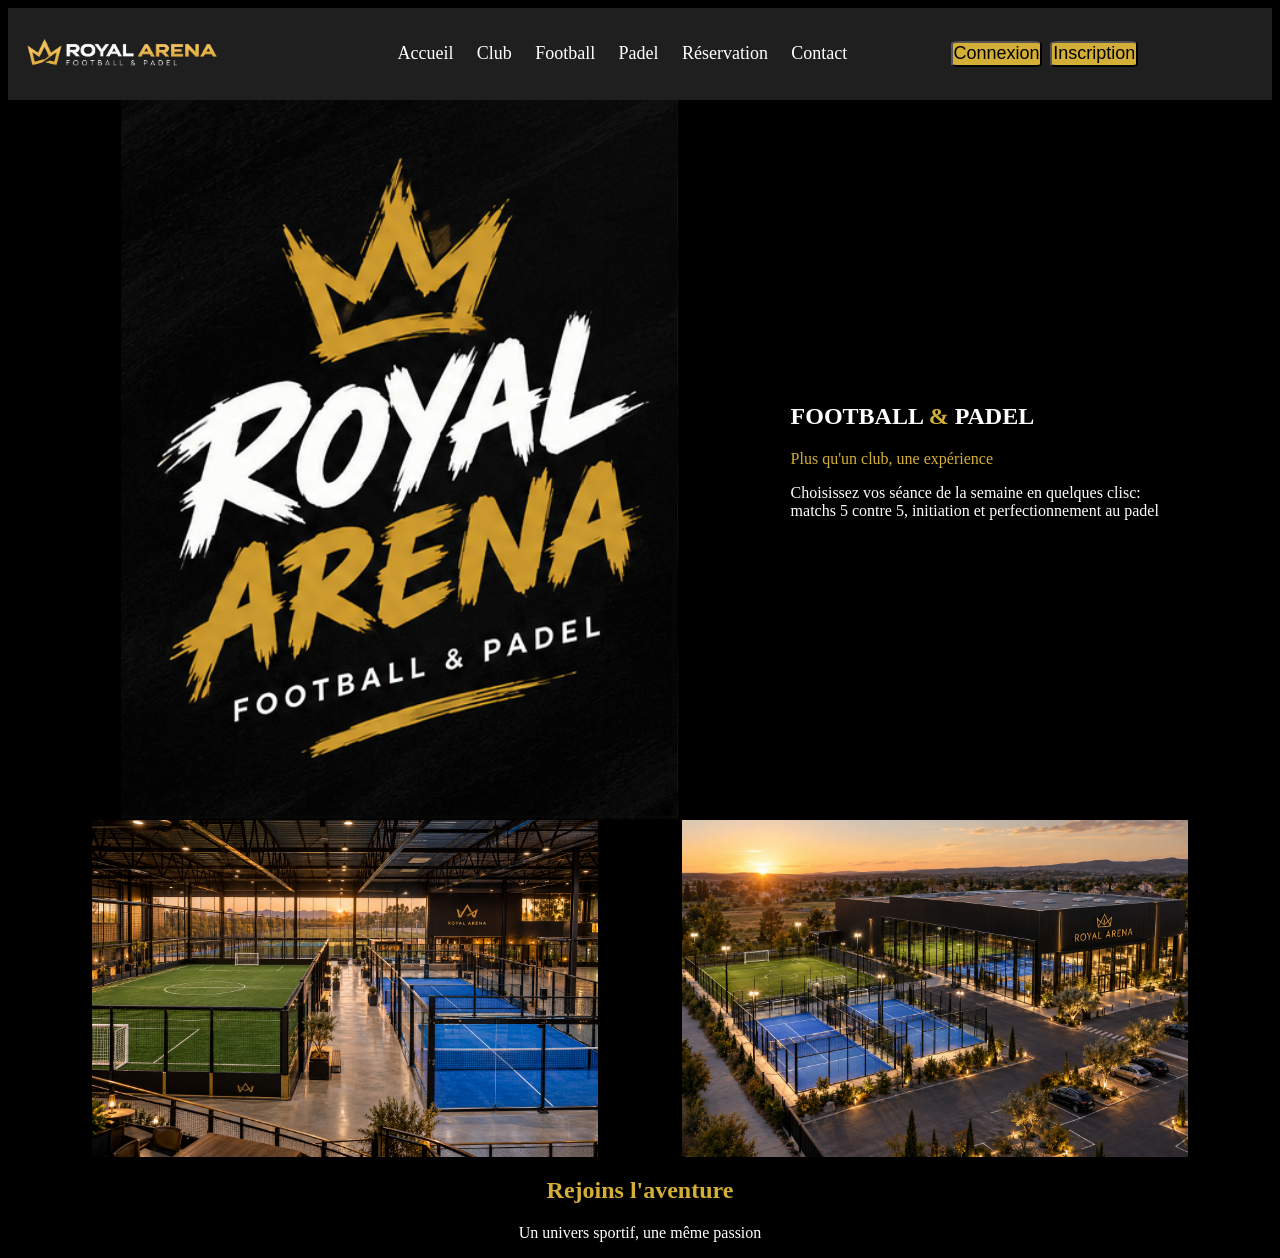
==== View/Html/accueil.html @ e9998e85 "first commit" ====
<html lang="fr">
<head>
    <meta charset="UTF-8">
    <meta name="viewport" content="width=device-width, initial-scale=1.0">
    <title>Royal Arena</title>
    <link rel="icon" type="image/png" href="./Image/favicon_royal_arena.png">
    <link rel="stylesheet" href="../Style/accueil.css">
</head>
<body>
    <header class="navbar">
        <div class="navbarlogo">
                <img src="Image/Logo_Royal_Arena_navbar.png" id="logonavbar">
        </div>
        <nav class="navbarlist">
                <div class="list1">
                    <a href="#accueil">Accueil</a>
                     <a href="#club">Club</a>
                    <a href="">Football</a>
                    <a href="">Padel</a>
                    <a href="">Réservation</a>
                    <a href="">Contact</a>
                </div>
                <div class="list2">
                    <a href="connexion.html"> <button>Connexion</button></a>
                    <a href=""> <button>Inscription</button></a>
                </div>

        </nav>
    </header>
    <main class="content">
        <section id="accueil">
            <div>
                <img src="Image/logo-royal-arena.png" id="logo1">
            </div>
           
            <div class=discréption>
                <h1>FOOTBALL <SPan style="color: #D4AF37;">&</SPan> PADEL</h1>
            <p style="color: #D4AF37;">Plus qu'un club, une expérience</p>
            <p>Choisissez vos séance de la semaine en quelques clisc: <br> matchs 5 contre 5, initiation et perfectionnement au padel </p>
            </div>

        </section>
        <secton >
           <div id="club">
            <img src="Image/Royal_Arena_clubint.png" alt="">
            <img src="Image/Royal_Arena_clubex.png" alt="">
           </div> 
           <div class="disclub">
            <h2 style="color: #D4AF37;">Rejoins l'aventure</h2>
            <p> Un univers sportif, une même passion</p>
           </div>
        </secton>
        <section id="Foot">

        </section>
        <section id="Padel">

        </section>

    </main>
</body>
</html>
---- View/Style/accueil.css ----
body{
    background-color: #000000;
    color: white;
}
a{
    text-decoration: none;
color: white;
}
.navbar{
    display: flex;
    padding: 1%;
    position: sticky;
    top: 0;           
    z-index: 100;  
    background: #1F1F1F;

}
.navbarlogo{
  display: flex;
    align-items: center;
    width: 30%;
    gap: 10%;
}
#logonavbar{
  width: 100%;
    max-width: 200px;
    height: auto
}
.navbarlist{
    display: flex;
    justify-content: space-between;
    gap: 10%;
    align-items: center;
    width: 60%;
}
.list1{
width: 35%;
display: flex;
justify-content: space-between;
gap: 5%;
}
.list2{
width: 25%;
display: flex;
justify-content: space-between;
}
.list2 button{
    background-color: #d4af37;
    border-radius:10%;
    font-size: large;
     margin-left:1% ;
    margin-right: 1%;
    padding: 1%;

}
.list1 a {
    font-size: large;
    padding: 1%;
    margin-left:1% ;
    margin-right: 1%;
}
#accueil{
    display: flex;
    justify-content: space-evenly;
    align-items: center;
}
.discréption{
    display: block;
}
#logo1{
    height: 80vh;
}
#club{
    display: flex;
    justify-content: space-evenly;
    align-items: center;
}
#club img{
    width: 40%;
    height: auto;
}
.disclub{
    text-align: center;
}
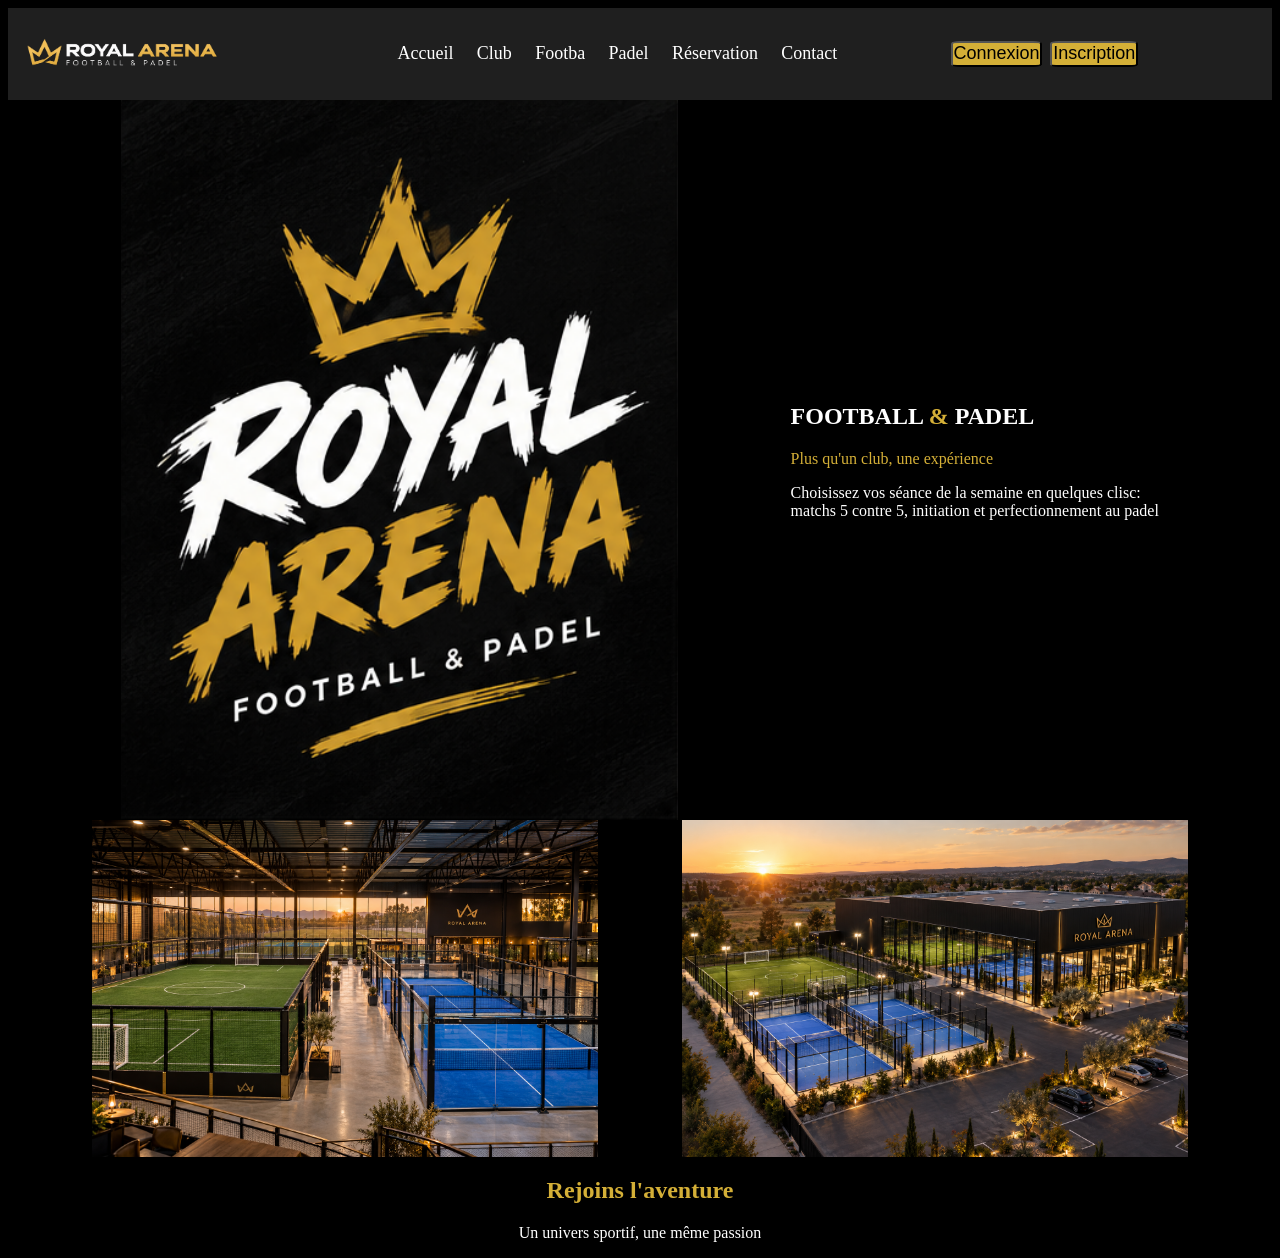
==== commit f2b5e419: "modification nav" ====
--- a/View/Html/accueil.html
+++ b/View/Html/accueil.html
@@ -15,7 +15,7 @@
                 <div class="list1">
                     <a href="#accueil">Accueil</a>
                      <a href="#club">Club</a>
-                    <a href="">Football</a>
+                    <a href="">Footba</a>
                     <a href="">Padel</a>
                     <a href="">Réservation</a>
                     <a href="">Contact</a>
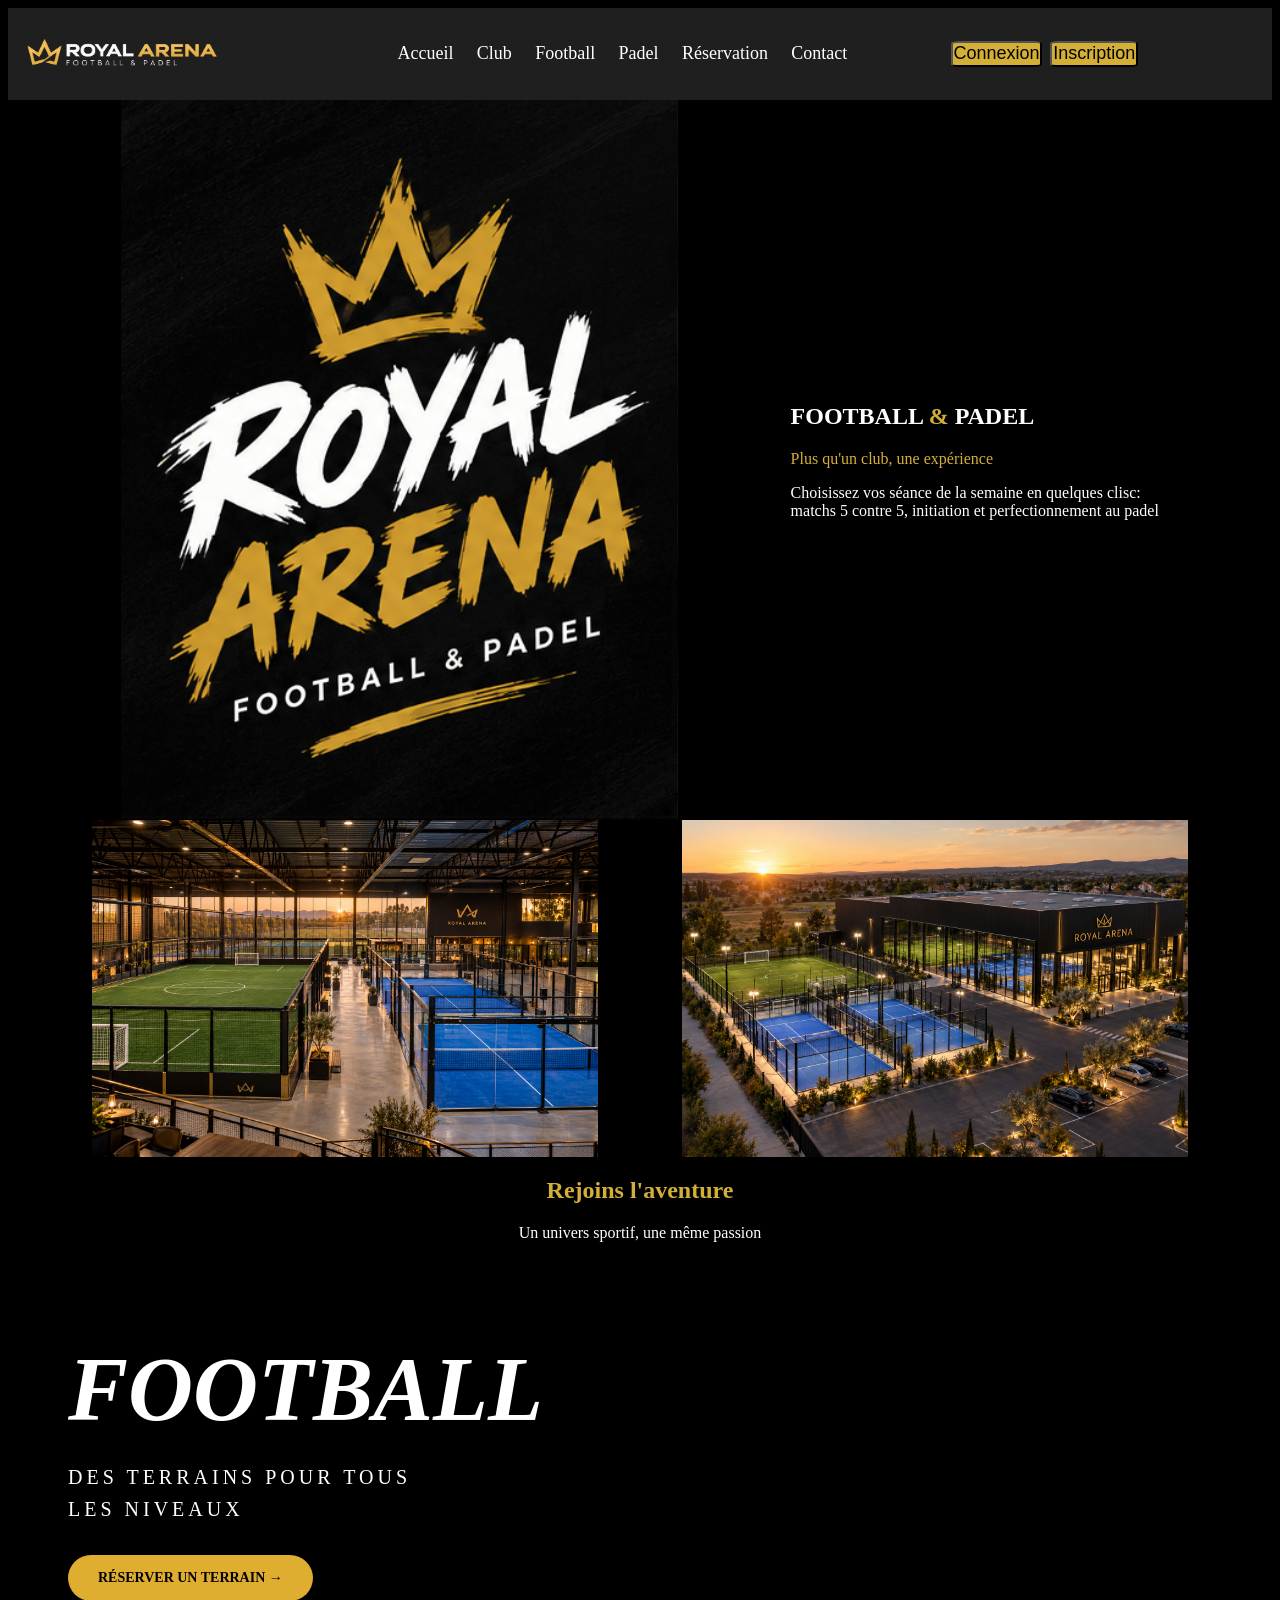
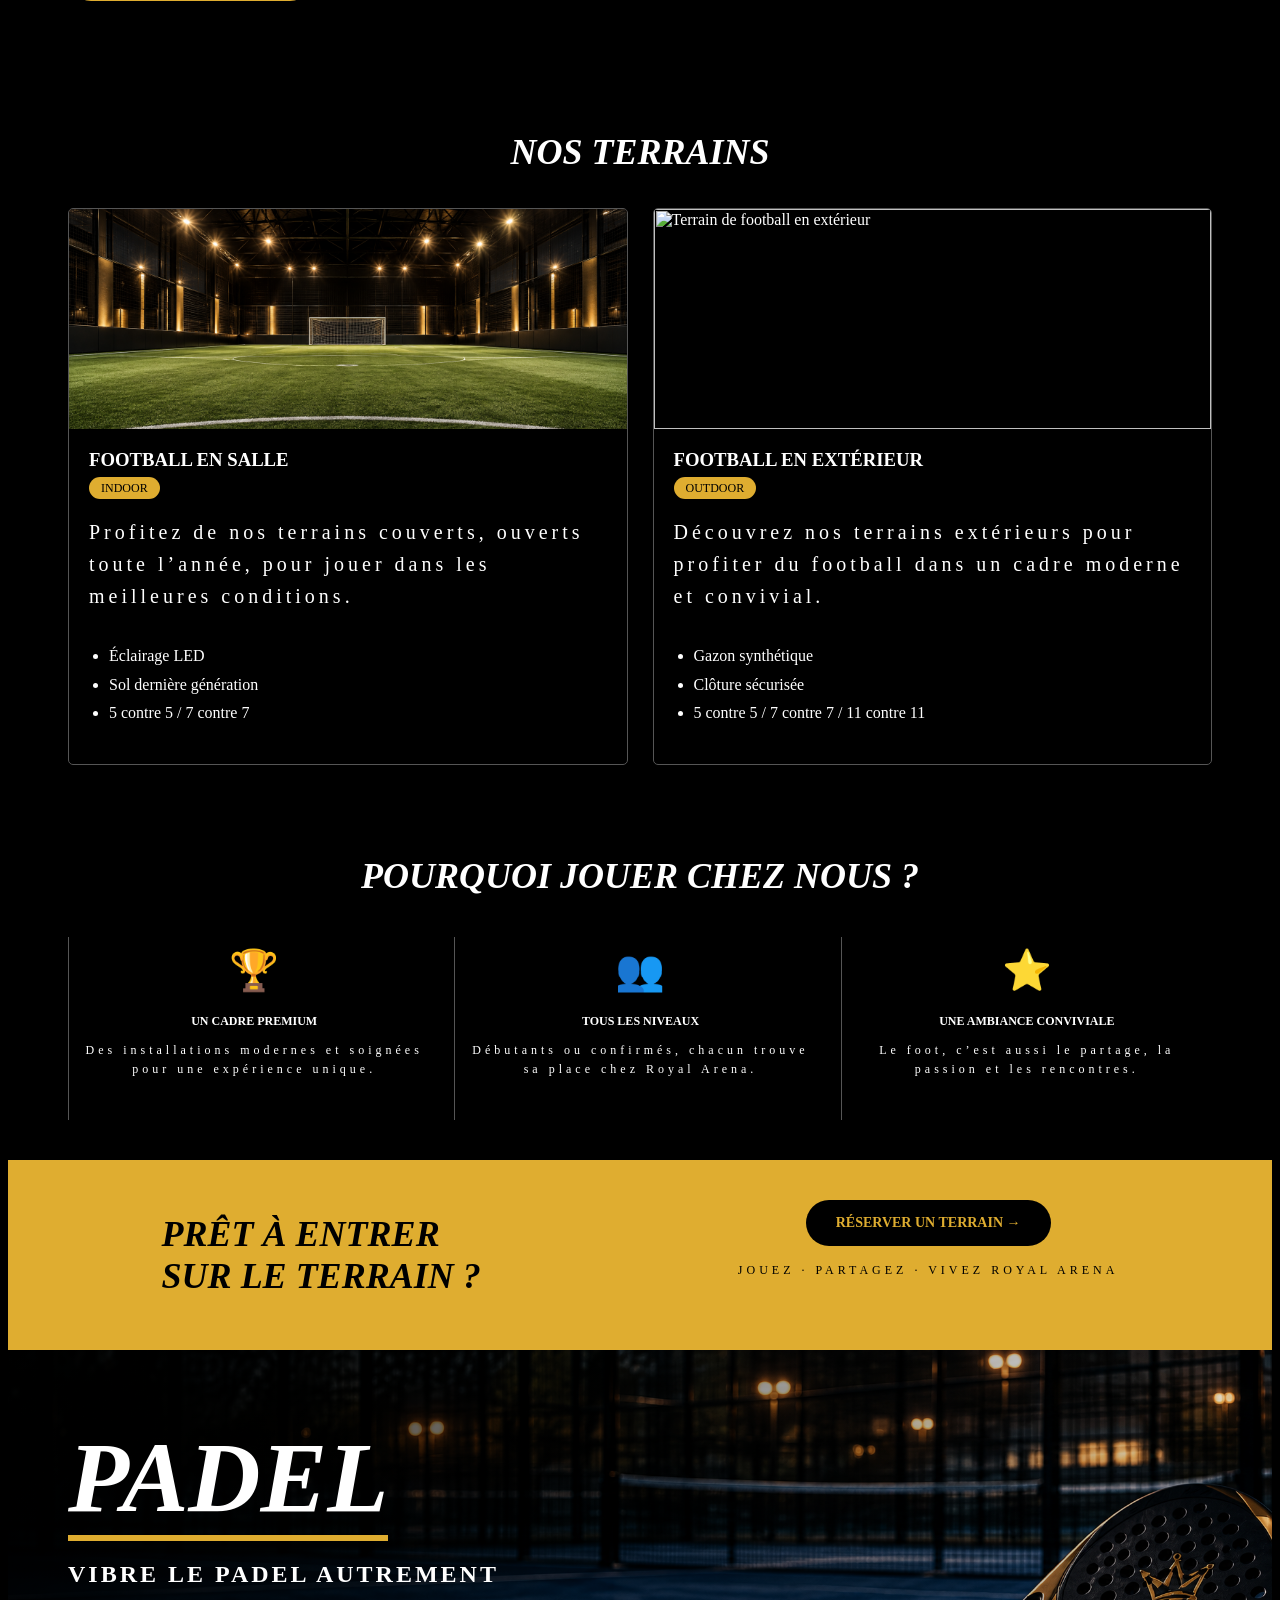
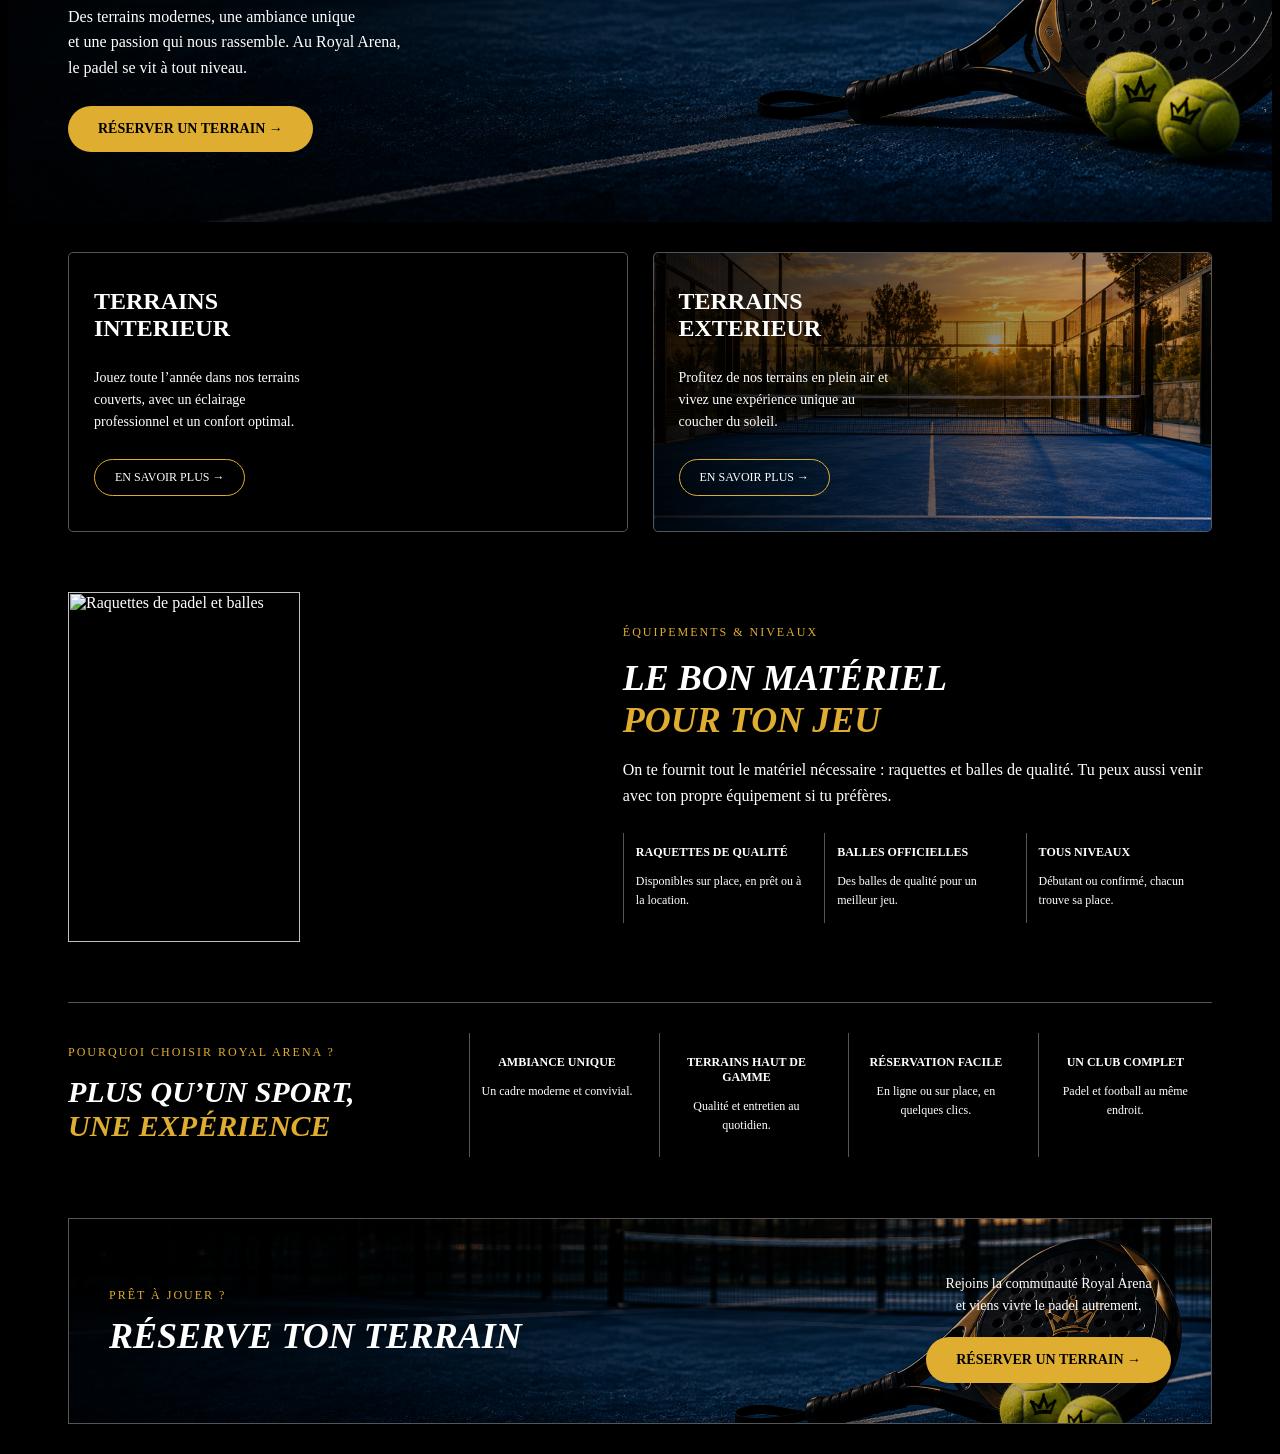
==== commit 718eb4d7: "rajout foot & padel" ====
--- a/View/Html/accueil.html
+++ b/View/Html/accueil.html
@@ -15,7 +15,7 @@
                 <div class="list1">
                     <a href="#accueil">Accueil</a>
                      <a href="#club">Club</a>
-                    <a href="">Footba</a>
+                    <a href="">Football</a>
                     <a href="">Padel</a>
                     <a href="">Réservation</a>
                     <a href="">Contact</a>
@@ -50,12 +50,228 @@
             <p> Un univers sportif, une même passion</p>
            </div>
         </secton>
-        <section id="Foot">
-
-        </section>
-        <section id="Padel">
-
-        </section>
+           <section class="football">
+
+    <div class="football2">
+         <h1>FOOTBALL</h1>
+        <p>DES TERRAINS POUR TOUS<br>LES NIVEAUX</p>
+        <a href="reservation.html" class="bouton">Réserver un terrain →</a>
+    </div>
+    
+
+
+        <div class="terrains">
+        <h2>Nos terrains</h2>
+
+        <div class="liste-terrains">
+
+            <article class="carte-terrain">
+            <img src="Image/Arène de football intérieure noire et or-4.png"
+                 alt="Terrain de football en salle">
+
+            <div class="description-terrain">
+                <h3>Football en salle</h3>
+                <span>Indoor</span>
+
+                <p>
+                    Profitez de nos terrains couverts, ouverts toute
+                    l’année, pour jouer dans les meilleures conditions.
+                </p>
+
+                <ul>
+                    <li>Éclairage LED</li>
+                    <li>Sol dernière génération</li>
+                    <li>5 contre 5 / 7 contre 7</li>
+                </ul>
+            </div>
+             </article>
+
+            <article class="carte-terrain">
+                 <img src="Image/Terrain de football doré au crépuscule-2.png"
+                 alt="Terrain de football en extérieur">
+
+                <div class="description-terrain">
+                <h3>Football en extérieur</h3>
+                <span>Outdoor</span>
+
+                <p>
+                    Découvrez nos terrains extérieurs pour profiter
+                    du football dans un cadre moderne et convivial.
+                </p>
+
+                <ul>
+                    <li>Gazon synthétique</li>
+                    <li>Clôture sécurisée</li>
+                    <li>5 contre 5 / 7 contre 7 / 11 contre 11</li>
+                </ul>
+                </div>
+            </article>
+
+        </div>
+         </div>
+        <div class="avantages">
+            <h2>Pourquoi jouer chez nous ?</h2>
+
+        <div class="liste-avantages">
+
+             <article class="avantage">
+                    <span>🏆</span>
+                     <h3>Un cadre premium</h3>
+                    <p>
+                              Des installations modernes et soignées
+                                   pour une expérience unique.
+                     </p>
+             </article>
+
+            <article class="avantage">
+                <span>👥</span>
+                <h3>Tous les niveaux</h3>
+                <p>
+                 Débutants ou confirmés, chacun trouve
+                 sa place chez Royal Arena.
+                </p>
+             </article>
+
+            <article class="avantage">
+                 <span>⭐</span>
+                <h3>Une ambiance conviviale</h3>
+                 <p>
+                     Le foot, c’est aussi le partage,
+                     la passion et les rencontres.
+                 </p>
+            </article>
+        </div>
+
+        
+      
+
+        </div>
+
+      <div class="reservation">
+             <h2>Prêt à entrer<br>sur le terrain ?</h2>
+
+            <div>
+                    <a href="reservation.html" class="bouton-reservation">
+                     Réserver un terrain →
+                    </a>
+                    <p>Jouez · Partagez · Vivez Royal Arena</p>
+            </div>
+      </div>
+</section>
+        <section class="padel">
+            <div class="presentation-padel">
+                    <h1>PADEL</h1>
+                    <h2>Vibre le padel autrement</h2>
+                    <p>
+                        Des terrains modernes, une ambiance unique<br>
+                        et une passion qui nous rassemble. Au Royal Arena,<br>
+                        le padel se vit à tout niveau.
+                    </p>
+                    <a href="reservation.html" class="bouton">
+                    Réserver un terrain →
+                    </a>
+            </div>
+
+            <div class="terrains-padel">
+                    <article class="terrain interieur">
+                          <h2>Terrains<br>interieur</h2>
+                            <p>
+                                Jouez toute l’année dans nos terrains couverts,
+                                avec un éclairage professionnel et un confort optimal.
+                            </p>
+                            <a href="reservation.html" class="bouton-contour">
+                                En savoir plus →
+                            </a>
+                    </article>
+
+                    <article class="terrain exterieur">
+                            <h2>Terrains<br>exterieur</h2>
+                            <p>
+                                Profitez de nos terrains en plein air
+                                et vivez une expérience unique au coucher du soleil.
+                            </p>
+                            <a href="reservation.html" class="bouton-contour">
+                                En savoir plus →
+                            </a>
+                    </article>
+                </div>
+            <div class="materiel">
+                    <img src="Image/Raquettes de padel noires et dorées-2.png"
+                        alt="Raquettes de padel et balles">
+                    <div class="texte-materiel">
+                        <p class="sous-titre">Équipements & niveaux</p>
+                        <h2>Le bon matériel<br><span>pour ton jeu</span></h2>
+                        <p>
+                            On te fournit tout le matériel nécessaire :
+                            raquettes et balles de qualité. Tu peux aussi
+                            venir avec ton propre équipement si tu préfères.
+                        </p>
+                        <div class="liste-equipements">
+                            <article>
+                                <h3>Raquettes de qualité</h3>
+                                <p>Disponibles sur place, en prêt ou à la location.</p>
+                            </article>
+
+                            <article>
+                                <h3>Balles officielles</h3>
+                                <p>Des balles de qualité pour un meilleur jeu.</p>
+                            </article>
+
+                            <article>
+                                <h3>Tous niveaux</h3>
+                                <p>Débutant ou confirmé, chacun trouve sa place.</p>
+                            </article>
+                            </div>
+                            </div>
+            </div>
+
+            <div class="avantages-padel">
+                                <div class="titre-avantages">
+                                    <p class="sous-titre">Pourquoi choisir Royal Arena ?</p>
+                                    <h2>Plus qu’un sport,<br><span>une expérience</span></h2>
+                                </div>
+
+                                <div class="liste-avantages">
+                                    <article>
+                                        <h3>Ambiance unique</h3>
+                                        <p>Un cadre moderne et convivial.</p>
+                                    </article>
+
+                                    <article>
+                                        <h3>Terrains haut de gamme</h3>
+                                        <p>Qualité et entretien au quotidien.</p>
+                                    </article>
+
+                                    <article>
+                                        <h3>Réservation facile</h3>
+                                        <p>En ligne ou sur place, en quelques clics.</p>
+                                    </article>
+
+                                    <article>
+                                        <h3>Un club complet</h3>
+                                        <p>Padel et football au même endroit.</p>
+                                    </article>
+                                </div>
+            </div>
+
+            <div class="banniere-reservation">
+                <div>
+                    <p class="sous-titre">Prêt à jouer ?</p>
+                    <h2>Réserve ton terrain</h2>
+                </div>
+
+                <div class="texte-reservation">
+                    <p>
+                        Rejoins la communauté Royal Arena<br>
+                        et viens vivre le padel autrement.
+                    </p>
+
+                    <a href="reservation.html" class="bouton">
+                        Réserver un terrain →
+                    </a>
+                </div>
+            </div>
+    </section>
 
     </main>
 </body>
--- a/View/Style/accueil.css
+++ b/View/Style/accueil.css
@@ -81,4 +81,471 @@
 }
 .disclub{
     text-align: center;
+}
+
+
+
+
+
+/*style rayan football*/
+.football2 {
+    background-image: linear-gradient(
+        to right,
+        rgba(0, 0, 0, 0.7),
+        rgba(0, 0, 0, 0.1)
+    ), url("../Html/Image/Terrain\ de\ football\ au\ crépuscule.png");
+    background-size: cover;
+    background-position: center;
+    padding: 80px 60px;
+}
+
+.football h1 {
+    font-size: 90px;
+    font-style: italic;
+    margin: 0 0 20px;
+}
+
+.football p {
+    font-size: 20px;
+    letter-spacing: 4px;
+    line-height: 1.6;
+    margin-bottom: 30px;
+}
+
+.bouton {
+    display: inline-block;
+    background-color: #dfad30;
+    color: black;
+    padding: 15px 30px;
+    border-radius: 30px;
+    text-decoration: none;
+    text-transform: uppercase;
+    font-weight: bold;
+    font-size: 14px;
+}
+
+.bouton:hover {
+    background-color: #f0c451;
+}.terrains {
+    padding: 50px 60px;
+}
+
+.terrains h2 {
+    text-align: center;
+    text-transform: uppercase;
+    font-size: 36px;
+    font-style: italic;
+    margin: 0 0 35px;
+}
+
+.liste-terrains {
+    display: flex;
+    gap: 25px;
+}
+
+.carte-terrain {
+    flex: 1;
+    min-width: 0;
+    border: 1px solid #555;
+    border-radius: 5px;
+    overflow: hidden;
+}
+
+.carte-terrain img {
+    width: 100%;
+    height: 220px;
+    object-fit: cover;
+    display: block;
+}
+
+.description-terrain {
+    padding: 20px;
+}
+
+.description-terrain h3 {
+    text-transform: uppercase;
+    margin: 0 0 10px;
+}
+
+.description-terrain span {
+    background-color: #dfad30;
+    color: black;
+    padding: 4px 12px;
+    border-radius: 15px;
+    text-transform: uppercase;
+    font-size: 12px;
+}
+
+.description-terrain p {
+    line-height: 1.6;
+}
+
+.description-terrain ul {
+    padding-left: 20px;
+    line-height: 1.8;
+}
+.avantages {
+    padding: 40px 60px;
+    text-align: center;
+}
+
+.avantages h2 {
+    font-size: 36px;
+    font-style: italic;
+    text-transform: uppercase;
+    margin: 0 0 40px;
+}
+
+.liste-avantages {
+    display: flex;
+    gap: 30px;
+}
+
+.avantage {
+    flex: 1;
+    padding: 15px;
+}
+
+.avantage span {
+    font-size: 40px;
+}
+
+.avantage h3 {
+    font-size: 16px;
+    text-transform: uppercase;
+    margin-top: 20px;
+}
+
+.avantage p {
+    font-size: 14px;
+    line-height: 1.6;
+}
+.reservation {
+    background-color: #dfad30;
+    color: black;
+    display: flex;
+    justify-content: space-around;
+    align-items: center;
+    padding: 40px;
+    gap: 30px;
+}
+
+.reservation h2 {
+    font-size: 36px;
+    font-style: italic;
+    text-transform: uppercase;
+    margin: 0;
+}
+
+.reservation div {
+    text-align: center;
+}
+
+.bouton-reservation {
+    display: inline-block;
+    background-color: black;
+    color: #dfad30;
+    padding: 15px 30px;
+    border-radius: 30px;
+    text-decoration: none;
+    text-transform: uppercase;
+    font-size: 14px;
+    font-weight: bold;
+}
+
+.bouton-reservation:hover {
+    background-color: #292929;
+}
+
+.reservation p {
+    font-size: 12px;
+    text-transform: uppercase;
+    margin-top: 15px;
+}
+@media (max-width: 768px) {
+    header {
+        flex-direction: column;
+        padding: 20px;
+        gap: 20px;
+    }
+
+    nav {
+        flex-wrap: wrap;
+        justify-content: center;
+        gap: 15px;
+    }
+
+    .football {
+        padding: 60px 20px;
+    }
+
+    .football h1 {
+        font-size: 50px;
+    }
+
+    .football p {
+        font-size: 16px;
+        letter-spacing: 2px;
+    }
+
+    .terrains,
+    .avantages {
+        padding: 30px 20px;
+    }
+
+    .liste-terrains,
+    .liste-avantages {
+        flex-direction: column;
+    }
+
+    .terrains h2,
+    .avantages h2 {
+        font-size: 28px;
+    }
+
+    .reservation {
+        flex-direction: column;
+        text-align: center;
+        padding: 30px 20px;
+    }
+
+    .reservation h2 {
+        font-size: 28px;
+    }
+}
+
+
+/*style rayan padel*/
+.presentation-padel {
+    background-image: linear-gradient(
+        to right,
+        rgba(0, 0, 0, 0.85),
+        rgba(0, 0, 0, 0.1)
+    ), url("../Html/Image/Padel\ nocturne\,\ raquette\ et\ balles\ lumineuses-1.png");
+
+    background-size: cover;
+    background-position: center;
+    padding: 70px 60px;
+}
+
+.presentation-padel h1 {
+    display: inline-block;
+    font-size: 100px;
+    font-style: italic;
+    margin: 0 0 20px;
+    border-bottom: 6px solid #dfad30;
+}
+
+.presentation-padel h2 {
+    font-size: 24px;
+    text-transform: uppercase;
+    letter-spacing: 3px;
+    margin: 0 0 15px;
+}
+
+.presentation-padel p {
+    font-size: 16px;
+    line-height: 1.6;
+    margin-bottom: 25px;
+}
+.terrains-padel {
+    display: flex;
+    gap: 25px;
+    padding: 30px 60px;
+}
+
+.terrain {
+    flex: 1;
+    padding: 35px 25px;
+    border: 1px solid #555;
+    border-radius: 5px;
+    background-size: cover;
+    background-position: center;
+}
+
+.interieur {
+    background-image: linear-gradient(
+        to right,
+        rgba(0, 0, 0, 0.9),
+        rgba(0, 0, 0, 0.1)
+    ), url("../Html/Image/Padel\ bleu\ sous\ lumières\ industrielles-3.png");
+}
+
+.exterieur {
+    background-image: linear-gradient(
+        to right,
+        rgba(0, 0, 0, 0.9),
+        rgba(0, 0, 0, 0.1)
+    ), url("../Html/Image/Padel\ bleu\ au\ coucher\ du\ soleil-7.png");
+}
+
+.terrain h2 {
+    text-transform: uppercase;
+    font-size: 24px;
+    margin: 0 0 25px;
+}
+
+.terrain p {
+    max-width: 220px;
+    font-size: 14px;
+    line-height: 1.6;
+    margin-bottom: 25px;
+}
+
+.bouton-contour {
+    display: inline-block;
+    border: 1px solid #dfad30;
+    border-radius: 25px;
+    padding: 10px 20px;
+    color: white;
+    text-decoration: none;
+    text-transform: uppercase;
+    font-size: 12px;
+}
+
+.bouton-contour:hover {
+    background-color: #dfad30;
+    color: black;
+}
+.materiel {
+    display: flex;
+    align-items: center;
+    gap: 40px;
+    padding: 30px 60px;
+}
+
+.materiel > img {
+    width: 45%;
+    height: 350px;
+    object-fit: cover;
+}
+
+.texte-materiel {
+    flex: 1;
+    min-width: 0;
+}
+
+.sous-titre {
+    color: #dfad30;
+    text-transform: uppercase;
+    font-size: 12px;
+    letter-spacing: 2px;
+}
+
+.texte-materiel h2 {
+    font-size: 36px;
+    font-style: italic;
+    text-transform: uppercase;
+    margin: 15px 0;
+}
+
+.texte-materiel h2 span {
+    color: #dfad30;
+}
+
+.texte-materiel p {
+    line-height: 1.6;
+}
+
+.liste-equipements {
+    display: flex;
+    gap: 15px;
+    margin-top: 25px;
+}
+
+.liste-equipements article {
+    flex: 1;
+    padding-left: 12px;
+    border-left: 1px solid #555;
+}
+
+.liste-equipements h3 {
+    font-size: 12px;
+    text-transform: uppercase;
+}
+
+.liste-equipements p {
+    font-size: 12px;
+}
+.avantages-padel {
+    display: flex;
+    align-items: center;
+    gap: 30px;
+    margin: 30px 60px;
+    padding: 30px 0;
+    border-top: 1px solid #555;
+}
+
+.titre-avantages {
+    flex: 1;
+}
+
+.titre-avantages h2 {
+    font-size: 30px;
+    font-style: italic;
+    text-transform: uppercase;
+    margin: 15px 0;
+}
+
+.titre-avantages h2 span {
+    color: #dfad30;
+}
+
+.liste-avantages {
+    display: flex;
+    flex: 2;
+    gap: 15px;
+    text-align: center;
+}
+
+.liste-avantages article {
+    flex: 1;
+    padding: 10px;
+    border-left: 1px solid #555;
+}
+
+.liste-avantages h3 {
+    font-size: 12px;
+    text-transform: uppercase;
+}
+
+.liste-avantages p {
+    font-size: 12px;
+    line-height: 1.6;
+}
+.banniere-reservation {
+    display: flex;
+    justify-content: space-between;
+    align-items: center;
+    gap: 30px;
+
+    background-image: linear-gradient(
+        to right,
+        rgba(0, 0, 0, 0.7),
+        rgba(0, 0, 0, 0.2)
+    ), url("../Html/Image/Padel\ nocturne\,\ raquette\ et\ balles\ lumineuses-1.png");
+
+    background-size: cover;
+    background-position: center;
+
+    margin: 30px 60px;
+    padding: 40px;
+    border: 1px solid #555;
+}
+
+.banniere-reservation h2 {
+    font-size: 36px;
+    font-style: italic;
+    text-transform: uppercase;
+    margin: 10px 0;
+}
+
+.texte-reservation {
+    text-align: center;
+}
+
+.texte-reservation p {
+    font-size: 14px;
+    line-height: 1.6;
+    margin-bottom: 20px;
 }
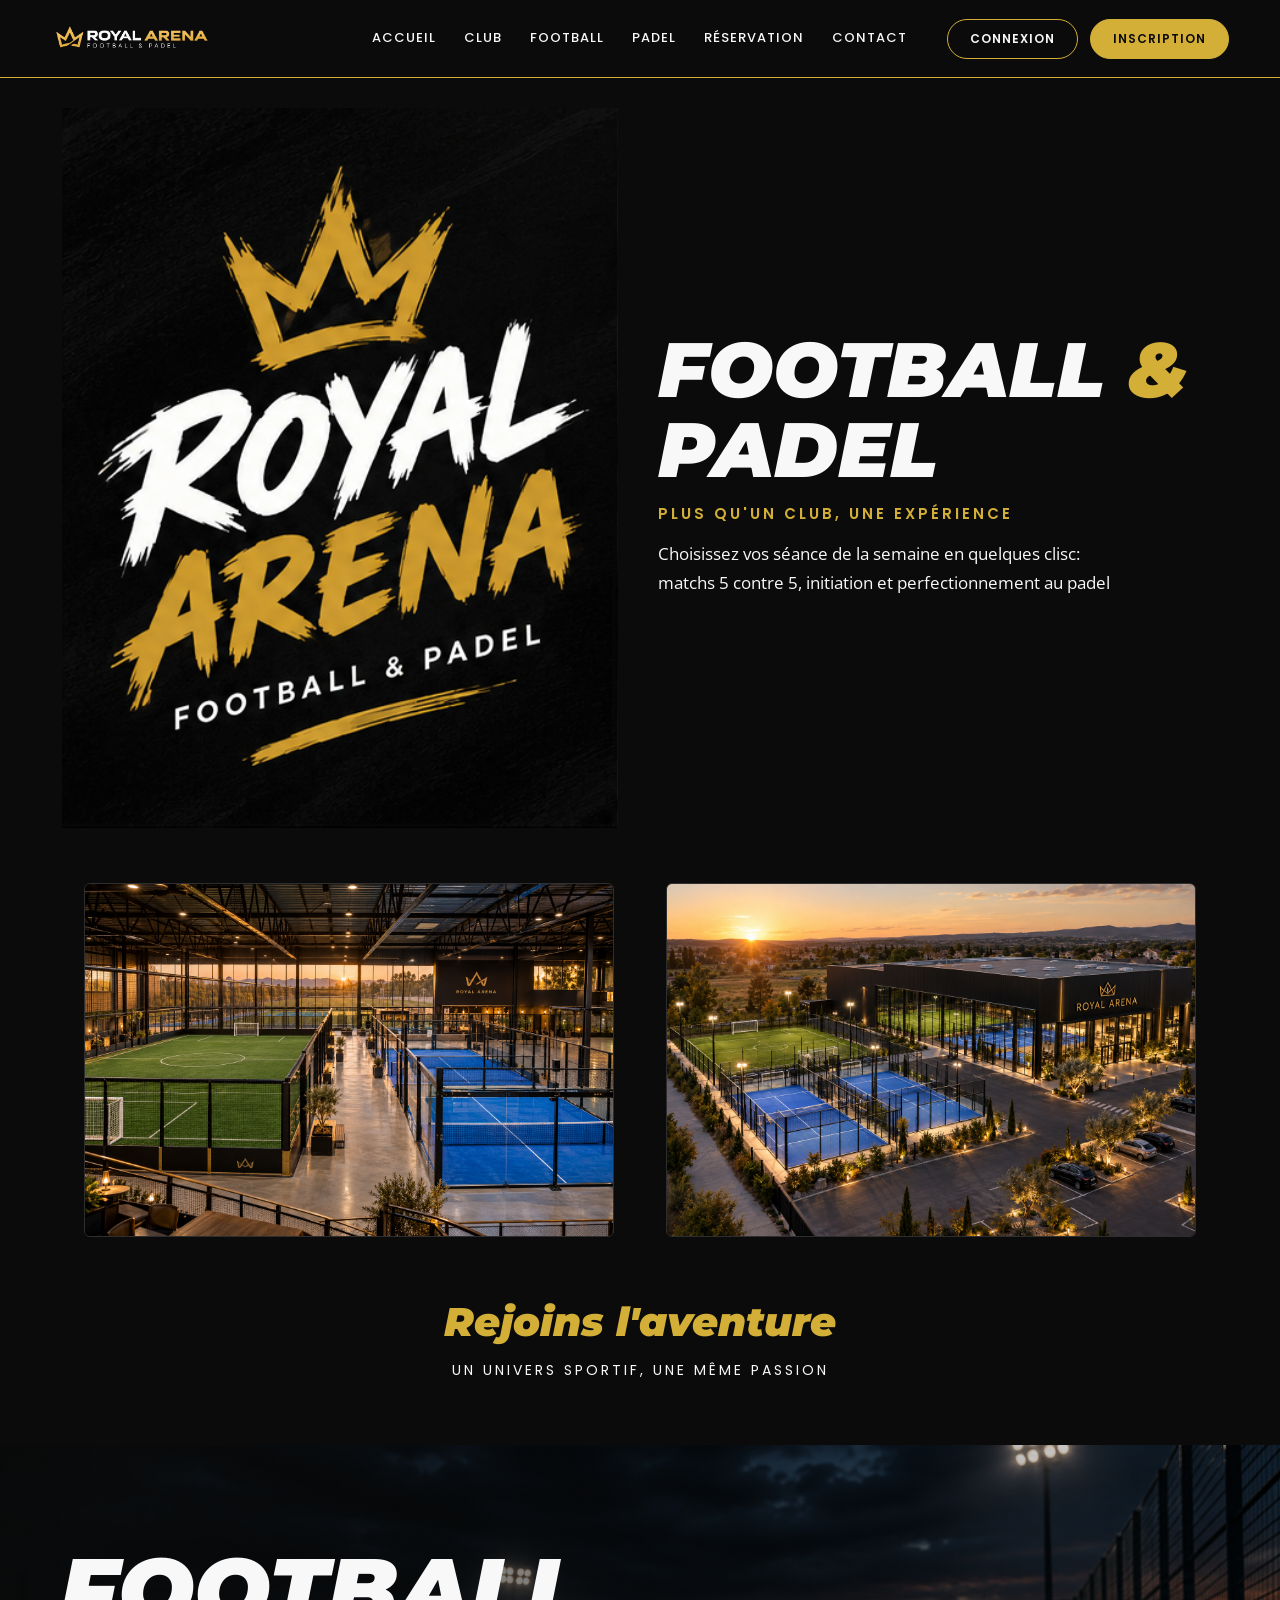
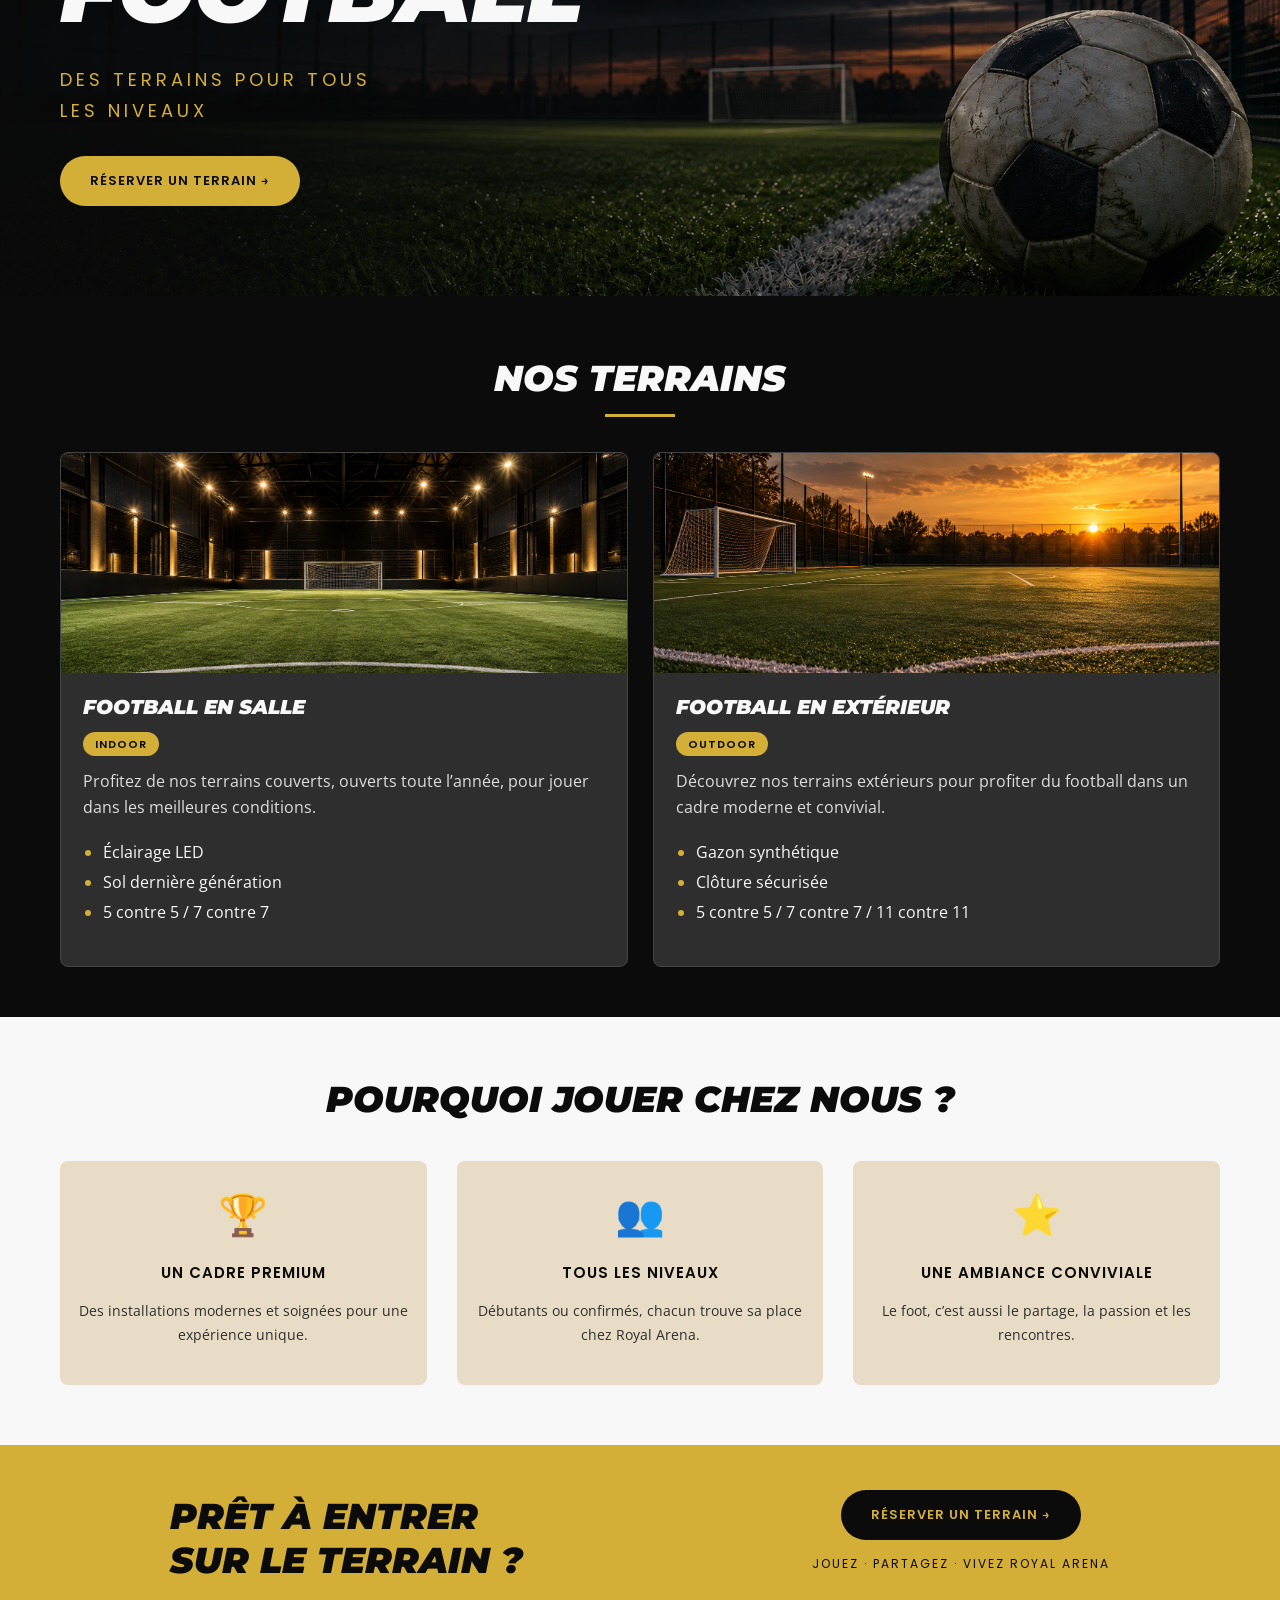
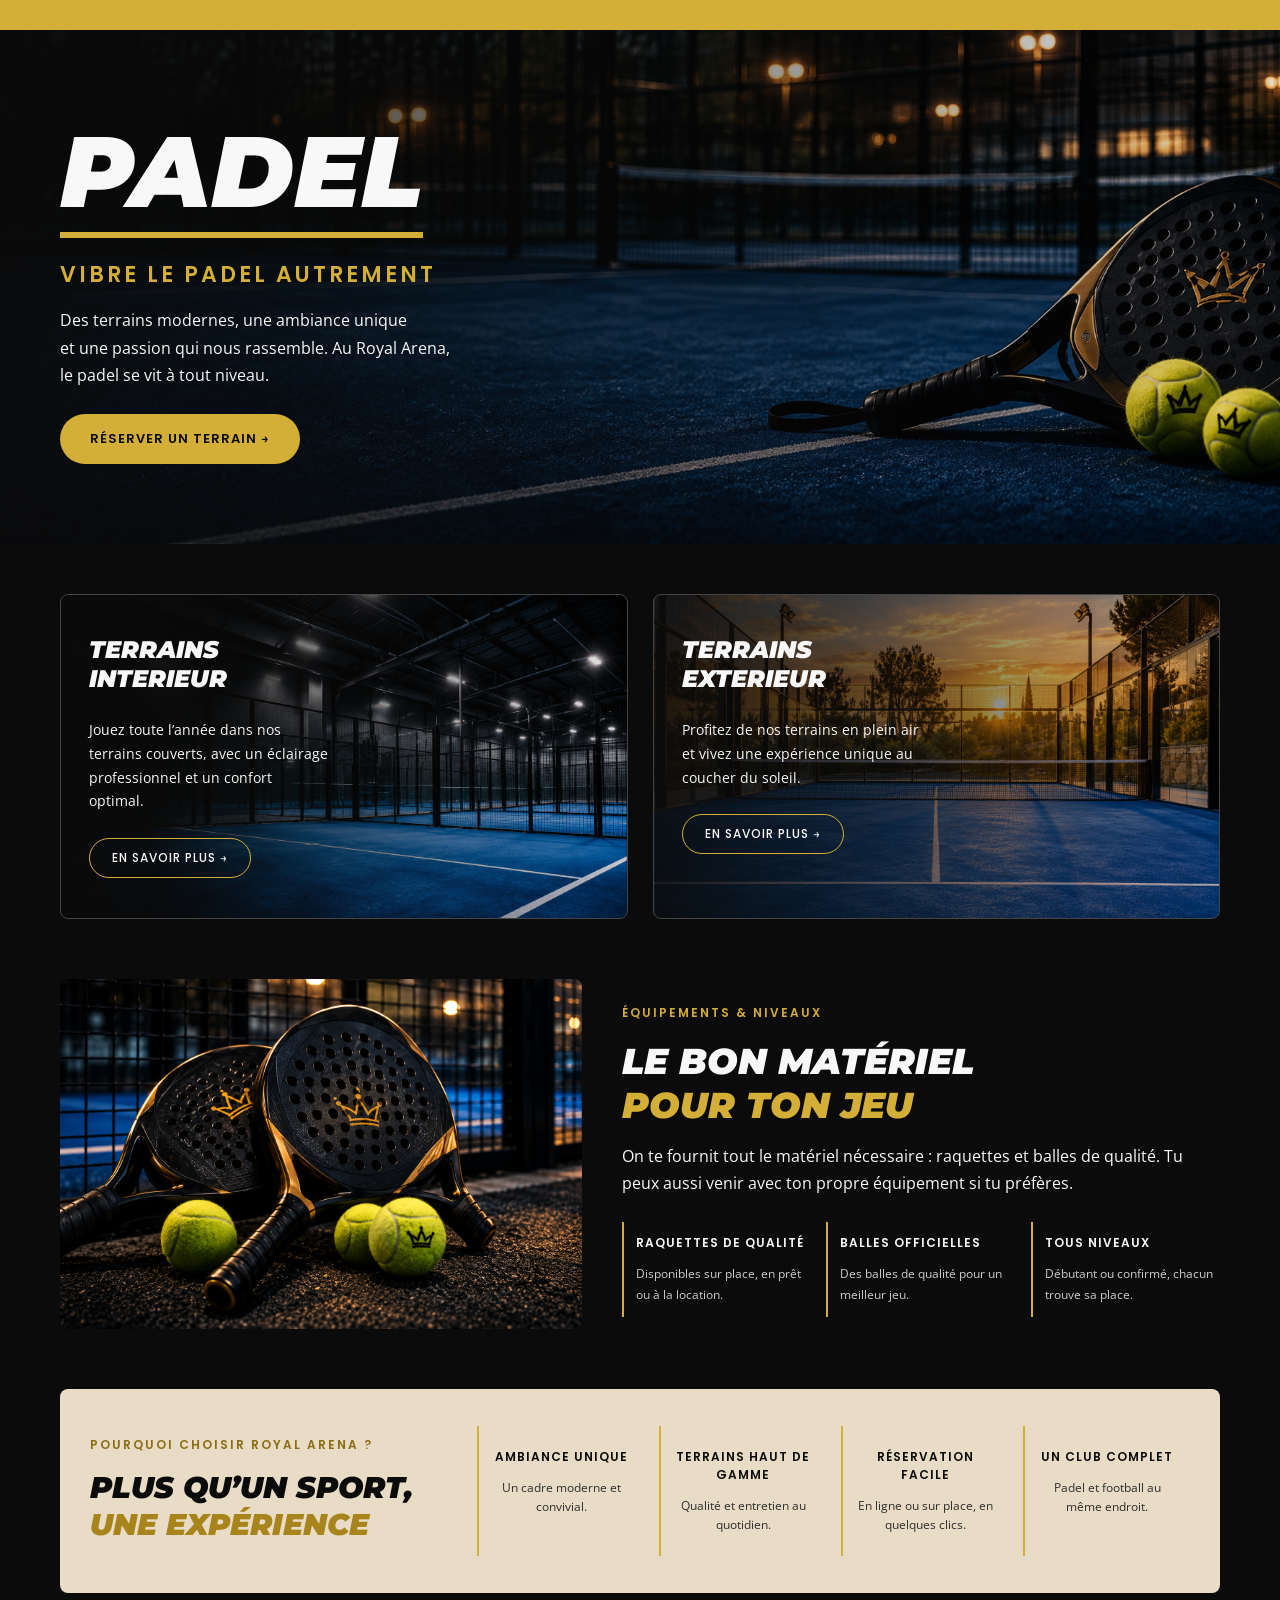
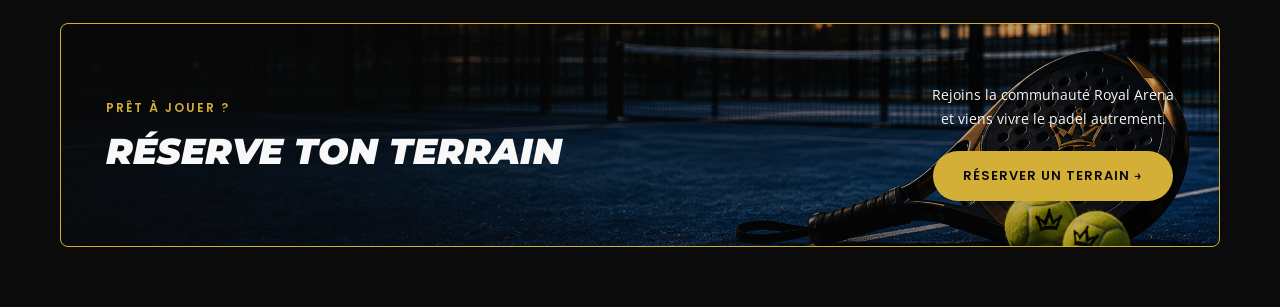
==== commit 7ed61610: "Nouveau style selon la charte graphique et ajout de la page inscription" ====
--- a/View/Html/accueil.html
+++ b/View/Html/accueil.html
@@ -1,28 +1,32 @@
+<!DOCTYPE html>
 <html lang="fr">
 <head>
     <meta charset="UTF-8">
     <meta name="viewport" content="width=device-width, initial-scale=1.0">
     <title>Royal Arena</title>
     <link rel="icon" type="image/png" href="./Image/favicon_royal_arena.png">
+    <link rel="preconnect" href="https://fonts.googleapis.com">
+    <link rel="preconnect" href="https://fonts.gstatic.com" crossorigin>
+    <link href="https://fonts.googleapis.com/css2?family=Montserrat:ital,wght@0,400;0,600;0,700;0,800;0,900;1,700;1,800;1,900&family=Open+Sans:wght@400;600&family=Poppins:wght@400;500;600&display=swap" rel="stylesheet">
     <link rel="stylesheet" href="../Style/accueil.css">
 </head>
 <body>
     <header class="navbar">
         <div class="navbarlogo">
-                <img src="Image/Logo_Royal_Arena_navbar.png" id="logonavbar">
+                <img src="Image/Logo_Royal_Arena_navbar.png" id="logonavbar" alt="Logo Royal Arena">
         </div>
         <nav class="navbarlist">
                 <div class="list1">
                     <a href="#accueil">Accueil</a>
-                     <a href="#club">Club</a>
-                    <a href="">Football</a>
-                    <a href="">Padel</a>
+                    <a href="#club">Club</a>
+                    <a href="#football">Football</a>
+                    <a href="#padel">Padel</a>
                     <a href="">Réservation</a>
                     <a href="">Contact</a>
                 </div>
                 <div class="list2">
-                    <a href="connexion.html"> <button>Connexion</button></a>
-                    <a href=""> <button>Inscription</button></a>
+                    <a href="connexion.html"> <button class="btn-contour">Connexion</button></a>
+                    <a href="inscription.html"> <button class="btn-or">Inscription</button></a>
                 </div>
 
         </nav>
@@ -30,34 +34,34 @@
     <main class="content">
         <section id="accueil">
             <div>
-                <img src="Image/logo-royal-arena.png" id="logo1">
-            </div>
-           
-            <div class=discréption>
-                <h1>FOOTBALL <SPan style="color: #D4AF37;">&</SPan> PADEL</h1>
-            <p style="color: #D4AF37;">Plus qu'un club, une expérience</p>
+                <img src="Image/logo-royal-arena.png" id="logo1" alt="Royal Arena Football & Padel">
+            </div>
+
+            <div class="description-accueil">
+                <h1>FOOTBALL <span class="or">&</span> PADEL</h1>
+            <p class="or">Plus qu'un club, une expérience</p>
             <p>Choisissez vos séance de la semaine en quelques clisc: <br> matchs 5 contre 5, initiation et perfectionnement au padel </p>
             </div>
 
         </section>
-        <secton >
+        <section>
            <div id="club">
             <img src="Image/Royal_Arena_clubint.png" alt="">
             <img src="Image/Royal_Arena_clubex.png" alt="">
-           </div> 
+           </div>
            <div class="disclub">
-            <h2 style="color: #D4AF37;">Rejoins l'aventure</h2>
+            <h2>Rejoins l'aventure</h2>
             <p> Un univers sportif, une même passion</p>
            </div>
-        </secton>
-           <section class="football">
+        </section>
+           <section class="football" id="football">
 
     <div class="football2">
          <h1>FOOTBALL</h1>
         <p>DES TERRAINS POUR TOUS<br>LES NIVEAUX</p>
-        <a href="reservation.html" class="bouton">Réserver un terrain →</a>
+        <a href="connexion.html" class="bouton">Réserver un terrain →</a>
     </div>
-    
+
 
 
         <div class="terrains">
@@ -87,7 +91,7 @@
              </article>
 
             <article class="carte-terrain">
-                 <img src="Image/Terrain de football doré au crépuscule-2.png"
+                 <img src="Image/Terrain de football doré au crépuscule-2.png"
                  alt="Terrain de football en extérieur">
 
                 <div class="description-terrain">
@@ -142,23 +146,20 @@
             </article>
         </div>
 
-        
-      
-
         </div>
 
       <div class="reservation">
              <h2>Prêt à entrer<br>sur le terrain ?</h2>
 
             <div>
-                    <a href="reservation.html" class="bouton-reservation">
+                    <a href="connexion.html" class="bouton-reservation">
                      Réserver un terrain →
                     </a>
                     <p>Jouez · Partagez · Vivez Royal Arena</p>
             </div>
       </div>
 </section>
-        <section class="padel">
+        <section class="padel" id="padel">
             <div class="presentation-padel">
                     <h1>PADEL</h1>
                     <h2>Vibre le padel autrement</h2>
@@ -167,7 +168,7 @@
                         et une passion qui nous rassemble. Au Royal Arena,<br>
                         le padel se vit à tout niveau.
                     </p>
-                    <a href="reservation.html" class="bouton">
+                    <a href="connexion.html" class="bouton">
                     Réserver un terrain →
                     </a>
             </div>
@@ -179,7 +180,7 @@
                                 Jouez toute l’année dans nos terrains couverts,
                                 avec un éclairage professionnel et un confort optimal.
                             </p>
-                            <a href="reservation.html" class="bouton-contour">
+                            <a href="connexion.html" class="bouton-contour">
                                 En savoir plus →
                             </a>
                     </article>
@@ -190,13 +191,13 @@
                                 Profitez de nos terrains en plein air
                                 et vivez une expérience unique au coucher du soleil.
                             </p>
-                            <a href="reservation.html" class="bouton-contour">
+                            <a href="connexion.html" class="bouton-contour">
                                 En savoir plus →
                             </a>
                     </article>
                 </div>
             <div class="materiel">
-                    <img src="Image/Raquettes de padel noires et dorées-2.png"
+                    <img src="Image/Raquettes de padel noires et dorées-2.png"
                         alt="Raquettes de padel et balles">
                     <div class="texte-materiel">
                         <p class="sous-titre">Équipements & niveaux</p>
@@ -221,37 +222,37 @@
                                 <h3>Tous niveaux</h3>
                                 <p>Débutant ou confirmé, chacun trouve sa place.</p>
                             </article>
-                            </div>
-                            </div>
+                        </div>
+                    </div>
             </div>
 
             <div class="avantages-padel">
-                                <div class="titre-avantages">
-                                    <p class="sous-titre">Pourquoi choisir Royal Arena ?</p>
-                                    <h2>Plus qu’un sport,<br><span>une expérience</span></h2>
-                                </div>
-
-                                <div class="liste-avantages">
-                                    <article>
-                                        <h3>Ambiance unique</h3>
-                                        <p>Un cadre moderne et convivial.</p>
-                                    </article>
-
-                                    <article>
-                                        <h3>Terrains haut de gamme</h3>
-                                        <p>Qualité et entretien au quotidien.</p>
-                                    </article>
-
-                                    <article>
-                                        <h3>Réservation facile</h3>
-                                        <p>En ligne ou sur place, en quelques clics.</p>
-                                    </article>
-
-                                    <article>
-                                        <h3>Un club complet</h3>
-                                        <p>Padel et football au même endroit.</p>
-                                    </article>
-                                </div>
+                <div class="titre-avantages">
+                    <p class="sous-titre">Pourquoi choisir Royal Arena ?</p>
+                    <h2>Plus qu’un sport,<br><span>une expérience</span></h2>
+                </div>
+
+                <div class="liste-avantages">
+                    <article>
+                        <h3>Ambiance unique</h3>
+                        <p>Un cadre moderne et convivial.</p>
+                    </article>
+
+                    <article>
+                        <h3>Terrains haut de gamme</h3>
+                        <p>Qualité et entretien au quotidien.</p>
+                    </article>
+
+                    <article>
+                        <h3>Réservation facile</h3>
+                        <p>En ligne ou sur place, en quelques clics.</p>
+                    </article>
+
+                    <article>
+                        <h3>Un club complet</h3>
+                        <p>Padel et football au même endroit.</p>
+                    </article>
+                </div>
             </div>
 
             <div class="banniere-reservation">
@@ -266,7 +267,7 @@
                         et viens vivre le padel autrement.
                     </p>
 
-                    <a href="reservation.html" class="bouton">
+                    <a href="connexion.html" class="bouton">
                         Réserver un terrain →
                     </a>
                 </div>
--- a/View/Style/accueil.css
+++ b/View/Style/accueil.css
@@ -1,551 +1,484 @@
-body{
-    background-color: #000000;
-    color: white;
-}
-a{
-    text-decoration: none;
-color: white;
-}
-.navbar{
-    display: flex;
-    padding: 1%;
+
+* { box-sizing: border-box; }
+html { scroll-behavior: smooth; scroll-padding-top: 90px; }
+
+body {
+    margin: 0;
+    background-color: #0B0B0B;
+    color: #F8F8F8;
+    font-family: 'Open Sans', sans-serif;
+}
+img { max-width: 100%; }
+a { text-decoration: none; color: #F8F8F8; }
+.or { color: #D4AF37; }
+
+h1, h2, h3 {
+    font-family: 'Montserrat', sans-serif;
+    font-weight: 900;
+    font-style: italic;
+}
+
+/* ---------- Navbar ---------- */
+.navbar {
+    display: flex;
+    justify-content: space-between;
+    align-items: center;
+    gap: 20px;
+    padding: 12px 4%;
     position: sticky;
-    top: 0;           
-    z-index: 100;  
-    background: #1F1F1F;
-
-}
-.navbarlogo{
-  display: flex;
-    align-items: center;
-    width: 30%;
-    gap: 10%;
-}
-#logonavbar{
-  width: 100%;
-    max-width: 200px;
-    height: auto
-}
-.navbarlist{
-    display: flex;
-    justify-content: space-between;
-    gap: 10%;
-    align-items: center;
-    width: 60%;
-}
-.list1{
-width: 35%;
-display: flex;
-justify-content: space-between;
-gap: 5%;
-}
-.list2{
-width: 25%;
-display: flex;
-justify-content: space-between;
-}
-.list2 button{
-    background-color: #d4af37;
-    border-radius:10%;
-    font-size: large;
-     margin-left:1% ;
-    margin-right: 1%;
-    padding: 1%;
-
-}
+    top: 0;
+    z-index: 100;
+    background: #0B0B0B;
+    border-bottom: 1px solid #D4AF37;
+}
+.navbarlogo { display: flex; align-items: center; }
+#logonavbar { width: 100%; max-width: 160px; height: auto; }
+.navbarlist {
+    display: flex;
+    align-items: center;
+    justify-content: flex-end;
+    gap: 40px;
+    flex: 1;
+}
+.list1 { display: flex; gap: 28px; }
 .list1 a {
-    font-size: large;
-    padding: 1%;
-    margin-left:1% ;
-    margin-right: 1%;
-}
-#accueil{
+    font-family: 'Poppins', 'Montserrat', sans-serif;
+    font-size: 13px;
+    font-weight: 500;
+    text-transform: uppercase;
+    letter-spacing: 1px;
+    padding: 6px 0;
+    border-bottom: 2px solid transparent;
+    transition: color .2s, border-color .2s;
+}
+.list1 a:hover { color: #D4AF37; border-bottom-color: #D4AF37; }
+.list2 { display: flex; gap: 12px; }
+.list2 button {
+    font-family: 'Poppins', 'Montserrat', sans-serif;
+    font-size: 12px;
+    font-weight: 600;
+    text-transform: uppercase;
+    letter-spacing: 1px;
+    padding: 10px 22px;
+    border-radius: 30px;
+    cursor: pointer;
+    transition: background-color .2s, color .2s;
+}
+.btn-or { background-color: #D4AF37; color: #0B0B0B; border: 1px solid #D4AF37; }
+.btn-or:hover { background-color: #e6c458; }
+.btn-contour { background: transparent; color: #F8F8F8; border: 1px solid #D4AF37; }
+.btn-contour:hover { background-color: #D4AF37; color: #0B0B0B; }
+
+/* ---------- Accueil ---------- */
+#accueil {
     display: flex;
     justify-content: space-evenly;
     align-items: center;
-}
-.discréption{
-    display: block;
-}
-#logo1{
-    height: 80vh;
-}
-#club{
+    gap: 30px;
+    padding: 30px 4%;
+}
+.description-accueil { display: block; max-width: 560px; }
+.description-accueil h1 {
+    font-size: clamp(40px, 6vw, 80px);
+    margin: 0 0 10px;
+    line-height: 1.05;
+}
+.description-accueil p {
+    font-size: 17px;
+    line-height: 1.7;
+    margin: 0 0 14px;
+}
+.description-accueil p.or {
+    font-family: 'Poppins', 'Montserrat', sans-serif;
+    font-weight: 600;
+    text-transform: uppercase;
+    letter-spacing: 3px;
+    font-size: 15px;
+}
+#logo1 { height: 80vh; max-width: 100%; object-fit: contain; }
+
+/* ---------- Club ---------- */
+#club {
     display: flex;
     justify-content: space-evenly;
     align-items: center;
-}
-#club img{
-    width: 40%;
+    gap: 20px;
+    padding: 20px 4%;
+}
+#club img {
+    width: 45%;
     height: auto;
-}
-.disclub{
+    border-radius: 6px;
+    border: 1px solid #2E2E2E;
+}
+.disclub {
     text-align: center;
-}
-
-
-
-
-
-/*style rayan football*/
+    padding: 40px 20px 50px;
+}
+.disclub h2 {
+    color: #D4AF37;
+    font-size: 40px;
+    margin: 0 0 10px;
+}
+.disclub p {
+    font-family: 'Poppins', 'Montserrat', sans-serif;
+    letter-spacing: 3px;
+    text-transform: uppercase;
+    font-size: 14px;
+}
+
+/* ---------- Boutons ---------- */
+.bouton {
+    display: inline-block;
+    background-color: #D4AF37;
+    color: #0B0B0B;
+    font-family: 'Poppins', 'Montserrat', sans-serif;
+    padding: 15px 30px;
+    border-radius: 30px;
+    text-transform: uppercase;
+    font-weight: 600;
+    font-size: 13px;
+    letter-spacing: 1px;
+    transition: background-color .2s;
+}
+.bouton:hover { background-color: #e6c458; }
+
+/* ============ FOOTBALL ============ */
 .football2 {
-    background-image: linear-gradient(
-        to right,
-        rgba(0, 0, 0, 0.7),
-        rgba(0, 0, 0, 0.1)
-    ), url("../Html/Image/Terrain\ de\ football\ au\ crépuscule.png");
+    background-image: linear-gradient(to right, rgba(11,11,11,0.8), rgba(11,11,11,0.1)),
+        url("../Html/Image/Terrain\ de\ football\ au\ crépuscule.png");
     background-size: cover;
     background-position: center;
-    padding: 80px 60px;
-}
-
-.football h1 {
-    font-size: 90px;
-    font-style: italic;
+    padding: 90px 60px;
+}
+.football2 h1 {
+    font-size: clamp(48px, 8vw, 90px);
     margin: 0 0 20px;
 }
-
-.football p {
-    font-size: 20px;
+.football2 p {
+    font-family: 'Poppins', 'Montserrat', sans-serif;
+    font-size: 18px;
     letter-spacing: 4px;
-    line-height: 1.6;
-    margin-bottom: 30px;
-}
-
-.bouton {
-    display: inline-block;
-    background-color: #dfad30;
-    color: black;
-    padding: 15px 30px;
-    border-radius: 30px;
-    text-decoration: none;
-    text-transform: uppercase;
-    font-weight: bold;
-    font-size: 14px;
-}
-
-.bouton:hover {
-    background-color: #f0c451;
-}.terrains {
-    padding: 50px 60px;
-}
-
+    line-height: 1.7;
+    margin: 0 0 30px;
+    color: #D4AF37;
+}
+
+.terrains { padding: 60px 60px 50px; }
 .terrains h2 {
     text-align: center;
     text-transform: uppercase;
     font-size: 36px;
-    font-style: italic;
     margin: 0 0 35px;
 }
-
-.liste-terrains {
-    display: flex;
-    gap: 25px;
-}
-
+.terrains h2::after {
+    content: "";
+    display: block;
+    width: 70px;
+    height: 3px;
+    background: #D4AF37;
+    margin: 14px auto 0;
+}
+.liste-terrains { display: flex; gap: 25px; }
 .carte-terrain {
     flex: 1;
     min-width: 0;
-    border: 1px solid #555;
-    border-radius: 5px;
+    background: #2E2E2E;
+    border: 1px solid #444;
+    border-radius: 8px;
     overflow: hidden;
-}
-
+    transition: transform .25s, border-color .25s;
+}
+.carte-terrain:hover { transform: translateY(-4px); border-color: #D4AF37; }
 .carte-terrain img {
     width: 100%;
     height: 220px;
     object-fit: cover;
     display: block;
 }
-
-.description-terrain {
-    padding: 20px;
-}
-
+.description-terrain { padding: 22px; }
 .description-terrain h3 {
     text-transform: uppercase;
-    margin: 0 0 10px;
-}
-
+    font-size: 20px;
+    margin: 0 0 12px;
+}
 .description-terrain span {
-    background-color: #dfad30;
-    color: black;
+    background-color: #D4AF37;
+    color: #0B0B0B;
+    font-family: 'Poppins', 'Montserrat', sans-serif;
+    font-weight: 600;
     padding: 4px 12px;
     border-radius: 15px;
     text-transform: uppercase;
-    font-size: 12px;
-}
-
-.description-terrain p {
-    line-height: 1.6;
-}
-
-.description-terrain ul {
-    padding-left: 20px;
-    line-height: 1.8;
-}
+    font-size: 11px;
+    letter-spacing: 1px;
+}
+.description-terrain p { line-height: 1.6; color: #ddd; }
+.description-terrain ul { padding-left: 20px; line-height: 1.9; }
+.description-terrain li::marker { color: #D4AF37; }
+
+/* Avantages football : section claire */
 .avantages {
-    padding: 40px 60px;
+    background-color: #F8F8F8;
+    color: #0B0B0B;
+    padding: 60px 60px;
     text-align: center;
 }
-
 .avantages h2 {
     font-size: 36px;
-    font-style: italic;
     text-transform: uppercase;
     margin: 0 0 40px;
 }
-
-.liste-avantages {
-    display: flex;
-    gap: 30px;
-}
-
+.avantages .liste-avantages { display: flex; gap: 30px; }
 .avantage {
     flex: 1;
-    padding: 15px;
-}
-
-.avantage span {
-    font-size: 40px;
-}
-
+    padding: 25px 15px;
+    background: #E9DCC6;
+    border-radius: 8px;
+}
+.avantage span { font-size: 40px; }
 .avantage h3 {
-    font-size: 16px;
-    text-transform: uppercase;
+    font-family: 'Poppins', 'Montserrat', sans-serif;
+    font-style: normal;
+    font-weight: 600;
+    font-size: 15px;
+    text-transform: uppercase;
+    letter-spacing: 1px;
     margin-top: 20px;
 }
-
 .avantage p {
     font-size: 14px;
-    line-height: 1.6;
-}
+    line-height: 1.7;
+    color: #2E2E2E;
+}
+
+/* Bandeau réservation football */
 .reservation {
-    background-color: #dfad30;
-    color: black;
+    background-color: #D4AF37;
+    color: #0B0B0B;
     display: flex;
     justify-content: space-around;
     align-items: center;
-    padding: 40px;
+    padding: 45px 40px;
     gap: 30px;
 }
-
 .reservation h2 {
     font-size: 36px;
-    font-style: italic;
     text-transform: uppercase;
     margin: 0;
 }
-
-.reservation div {
-    text-align: center;
-}
-
+.reservation div { text-align: center; }
 .bouton-reservation {
     display: inline-block;
-    background-color: black;
-    color: #dfad30;
+    background-color: #0B0B0B;
+    color: #D4AF37;
+    font-family: 'Poppins', 'Montserrat', sans-serif;
     padding: 15px 30px;
     border-radius: 30px;
-    text-decoration: none;
-    text-transform: uppercase;
-    font-size: 14px;
-    font-weight: bold;
-}
-
-.bouton-reservation:hover {
-    background-color: #292929;
-}
-
+    text-transform: uppercase;
+    font-size: 13px;
+    font-weight: 600;
+    letter-spacing: 1px;
+    transition: background-color .2s;
+}
+.bouton-reservation:hover { background-color: #2E2E2E; }
 .reservation p {
-    font-size: 12px;
+    font-family: 'Poppins', 'Montserrat', sans-serif;
+    font-size: 12px;
+    letter-spacing: 2px;
     text-transform: uppercase;
     margin-top: 15px;
 }
-@media (max-width: 768px) {
-    header {
-        flex-direction: column;
-        padding: 20px;
-        gap: 20px;
-    }
-
-    nav {
-        flex-wrap: wrap;
-        justify-content: center;
-        gap: 15px;
-    }
-
-    .football {
-        padding: 60px 20px;
-    }
-
-    .football h1 {
-        font-size: 50px;
-    }
-
-    .football p {
-        font-size: 16px;
-        letter-spacing: 2px;
-    }
-
-    .terrains,
-    .avantages {
-        padding: 30px 20px;
-    }
-
-    .liste-terrains,
-    .liste-avantages {
-        flex-direction: column;
-    }
-
-    .terrains h2,
-    .avantages h2 {
-        font-size: 28px;
-    }
-
-    .reservation {
-        flex-direction: column;
-        text-align: center;
-        padding: 30px 20px;
-    }
-
-    .reservation h2 {
-        font-size: 28px;
-    }
-}
-
-
-/*style rayan padel*/
+
+/* ============ PADEL ============ */
 .presentation-padel {
-    background-image: linear-gradient(
-        to right,
-        rgba(0, 0, 0, 0.85),
-        rgba(0, 0, 0, 0.1)
-    ), url("../Html/Image/Padel\ nocturne\,\ raquette\ et\ balles\ lumineuses-1.png");
-
+    background-image: linear-gradient(to right, rgba(11,11,11,0.88), rgba(11,11,11,0.1)),
+        url("../Html/Image/Padel\ nocturne\,\ raquette\ et\ balles\ lumineuses-1.png");
     background-size: cover;
     background-position: center;
-    padding: 70px 60px;
-}
-
+    padding: 80px 60px;
+}
 .presentation-padel h1 {
     display: inline-block;
-    font-size: 100px;
-    font-style: italic;
+    font-size: clamp(56px, 9vw, 100px);
     margin: 0 0 20px;
-    border-bottom: 6px solid #dfad30;
-}
-
+    border-bottom: 6px solid #D4AF37;
+}
 .presentation-padel h2 {
-    font-size: 24px;
+    font-family: 'Poppins', 'Montserrat', sans-serif;
+    font-style: normal;
+    font-weight: 600;
+    font-size: 22px;
     text-transform: uppercase;
     letter-spacing: 3px;
+    color: #D4AF37;
     margin: 0 0 15px;
 }
-
 .presentation-padel p {
     font-size: 16px;
-    line-height: 1.6;
+    line-height: 1.7;
     margin-bottom: 25px;
 }
-.terrains-padel {
-    display: flex;
-    gap: 25px;
-    padding: 30px 60px;
-}
-
+
+.terrains-padel { display: flex; gap: 25px; padding: 50px 60px 30px; }
 .terrain {
     flex: 1;
-    padding: 35px 25px;
-    border: 1px solid #555;
-    border-radius: 5px;
+    padding: 40px 28px;
+    border: 1px solid #444;
+    border-radius: 8px;
     background-size: cover;
     background-position: center;
-}
-
+    transition: border-color .25s;
+}
+.terrain:hover { border-color: #D4AF37; }
 .interieur {
-    background-image: linear-gradient(
-        to right,
-        rgba(0, 0, 0, 0.9),
-        rgba(0, 0, 0, 0.1)
-    ), url("../Html/Image/Padel\ bleu\ sous\ lumières\ industrielles-3.png");
-}
-
+    background-image: linear-gradient(to right, rgba(11,11,11,0.92), rgba(11,11,11,0.1)),
+        url("../Html/Image/Padel\ bleu\ sous\ lumières\ industrielles-3.png");
+}
 .exterieur {
-    background-image: linear-gradient(
-        to right,
-        rgba(0, 0, 0, 0.9),
-        rgba(0, 0, 0, 0.1)
-    ), url("../Html/Image/Padel\ bleu\ au\ coucher\ du\ soleil-7.png");
-}
-
-.terrain h2 {
-    text-transform: uppercase;
-    font-size: 24px;
-    margin: 0 0 25px;
-}
-
-.terrain p {
-    max-width: 220px;
-    font-size: 14px;
-    line-height: 1.6;
-    margin-bottom: 25px;
-}
+    background-image: linear-gradient(to right, rgba(11,11,11,0.92), rgba(11,11,11,0.1)),
+        url("../Html/Image/Padel\ bleu\ au\ coucher\ du\ soleil-7.png");
+}
+.terrain h2 { text-transform: uppercase; font-size: 24px; margin: 0 0 25px; }
+.terrain p { max-width: 240px; font-size: 14px; line-height: 1.7; margin-bottom: 25px; }
 
 .bouton-contour {
     display: inline-block;
-    border: 1px solid #dfad30;
+    border: 1px solid #D4AF37;
     border-radius: 25px;
-    padding: 10px 20px;
-    color: white;
-    text-decoration: none;
-    text-transform: uppercase;
-    font-size: 12px;
-}
-
-.bouton-contour:hover {
-    background-color: #dfad30;
-    color: black;
-}
+    padding: 10px 22px;
+    color: #F8F8F8;
+    font-family: 'Poppins', 'Montserrat', sans-serif;
+    font-weight: 500;
+    text-transform: uppercase;
+    font-size: 12px;
+    letter-spacing: 1px;
+    transition: background-color .2s, color .2s;
+}
+.bouton-contour:hover { background-color: #D4AF37; color: #0B0B0B; }
+
 .materiel {
     display: flex;
     align-items: center;
     gap: 40px;
     padding: 30px 60px;
 }
-
 .materiel > img {
     width: 45%;
     height: 350px;
     object-fit: cover;
-}
-
-.texte-materiel {
-    flex: 1;
-    min-width: 0;
-}
-
+    border-radius: 8px;
+}
+.texte-materiel { flex: 1; min-width: 0; }
 .sous-titre {
-    color: #dfad30;
+    color: #D4AF37;
+    font-family: 'Poppins', 'Montserrat', sans-serif;
+    font-weight: 600;
     text-transform: uppercase;
     font-size: 12px;
     letter-spacing: 2px;
 }
-
-.texte-materiel h2 {
-    font-size: 36px;
-    font-style: italic;
-    text-transform: uppercase;
-    margin: 15px 0;
-}
-
-.texte-materiel h2 span {
-    color: #dfad30;
-}
-
-.texte-materiel p {
-    line-height: 1.6;
-}
-
-.liste-equipements {
-    display: flex;
-    gap: 15px;
-    margin-top: 25px;
-}
-
+.texte-materiel h2 { font-size: 36px; text-transform: uppercase; margin: 15px 0; }
+.texte-materiel h2 span { color: #D4AF37; }
+.texte-materiel p { line-height: 1.7; }
+.liste-equipements { display: flex; gap: 15px; margin-top: 25px; }
 .liste-equipements article {
     flex: 1;
     padding-left: 12px;
-    border-left: 1px solid #555;
-}
-
+    border-left: 2px solid #D4AF37;
+}
 .liste-equipements h3 {
-    font-size: 12px;
-    text-transform: uppercase;
-}
-
-.liste-equipements p {
-    font-size: 12px;
-}
+    font-family: 'Poppins', 'Montserrat', sans-serif;
+    font-style: normal;
+    font-weight: 600;
+    font-size: 12px;
+    text-transform: uppercase;
+    letter-spacing: 1px;
+}
+.liste-equipements p { font-size: 12px; color: #ccc; }
+
+/* Avantages padel : section beige */
 .avantages-padel {
     display: flex;
     align-items: center;
     gap: 30px;
     margin: 30px 60px;
-    padding: 30px 0;
-    border-top: 1px solid #555;
-}
-
-.titre-avantages {
-    flex: 1;
-}
-
-.titre-avantages h2 {
-    font-size: 30px;
-    font-style: italic;
-    text-transform: uppercase;
-    margin: 15px 0;
-}
-
-.titre-avantages h2 span {
-    color: #dfad30;
-}
-
-.liste-avantages {
+    padding: 35px 30px;
+    background-color: #E9DCC6;
+    color: #0B0B0B;
+    border-radius: 8px;
+}
+.titre-avantages { flex: 1; }
+.titre-avantages h2 { font-size: 30px; text-transform: uppercase; margin: 15px 0; }
+.titre-avantages h2 span { color: #a8841c; }
+.avantages-padel .sous-titre { color: #8a6c12; }
+.avantages-padel .liste-avantages {
     display: flex;
     flex: 2;
     gap: 15px;
     text-align: center;
 }
-
-.liste-avantages article {
+.avantages-padel .liste-avantages article {
     flex: 1;
     padding: 10px;
-    border-left: 1px solid #555;
-}
-
-.liste-avantages h3 {
-    font-size: 12px;
-    text-transform: uppercase;
-}
-
-.liste-avantages p {
+    border-left: 2px solid #D4AF37;
+}
+.avantages-padel .liste-avantages h3 {
+    font-family: 'Poppins', 'Montserrat', sans-serif;
+    font-style: normal;
+    font-weight: 600;
+    font-size: 12px;
+    text-transform: uppercase;
+    letter-spacing: 1px;
+}
+.avantages-padel .liste-avantages p {
     font-size: 12px;
     line-height: 1.6;
-}
+    color: #2E2E2E;
+}
+
 .banniere-reservation {
     display: flex;
     justify-content: space-between;
     align-items: center;
     gap: 30px;
-
-    background-image: linear-gradient(
-        to right,
-        rgba(0, 0, 0, 0.7),
-        rgba(0, 0, 0, 0.2)
-    ), url("../Html/Image/Padel\ nocturne\,\ raquette\ et\ balles\ lumineuses-1.png");
-
+    background-image: linear-gradient(to right, rgba(11,11,11,0.75), rgba(11,11,11,0.2)),
+        url("../Html/Image/Padel\ nocturne\,\ raquette\ et\ balles\ lumineuses-1.png");
     background-size: cover;
     background-position: center;
-
-    margin: 30px 60px;
-    padding: 40px;
-    border: 1px solid #555;
-}
-
-.banniere-reservation h2 {
-    font-size: 36px;
-    font-style: italic;
-    text-transform: uppercase;
-    margin: 10px 0;
-}
-
-.texte-reservation {
-    text-align: center;
-}
-
-.texte-reservation p {
-    font-size: 14px;
-    line-height: 1.6;
-    margin-bottom: 20px;
+    margin: 30px 60px 60px;
+    padding: 45px;
+    border: 1px solid #D4AF37;
+    border-radius: 8px;
+}
+.banniere-reservation h2 { font-size: 36px; text-transform: uppercase; margin: 10px 0; }
+.texte-reservation { text-align: center; }
+.texte-reservation p { font-size: 14px; line-height: 1.7; margin-bottom: 20px; }
+
+/* ============ RESPONSIVE ============ */
+@media (max-width: 900px) {
+    .navbar { flex-direction: column; padding: 15px 20px; }
+    .navbarlist { flex-direction: column; gap: 15px; }
+    .list1 { flex-wrap: wrap; justify-content: center; gap: 14px 20px; }
+
+    #accueil { flex-direction: column; text-align: center; }
+    #logo1 { height: 45vh; }
+    #club { flex-direction: column; }
+    #club img { width: 100%; }
+
+    .football2, .presentation-padel { padding: 60px 20px; }
+    .football2 p { font-size: 15px; letter-spacing: 2px; }
+
+    .terrains, .avantages { padding: 40px 20px; }
+    .liste-terrains, .avantages .liste-avantages,
+    .terrains-padel, .materiel, .liste-equipements,
+    .avantages-padel, .avantages-padel .liste-avantages,
+    .banniere-reservation { flex-direction: column; }
+    .terrains-padel, .materiel { padding: 30px 20px; }
+    .materiel > img { width: 100%; height: 250px; }
+    .avantages-padel, .banniere-reservation { margin: 25px 20px; }
+    .terrains h2, .avantages h2 { font-size: 28px; }
+
+    .reservation { flex-direction: column; text-align: center; padding: 35px 20px; }
+    .reservation h2 { font-size: 28px; }
 }
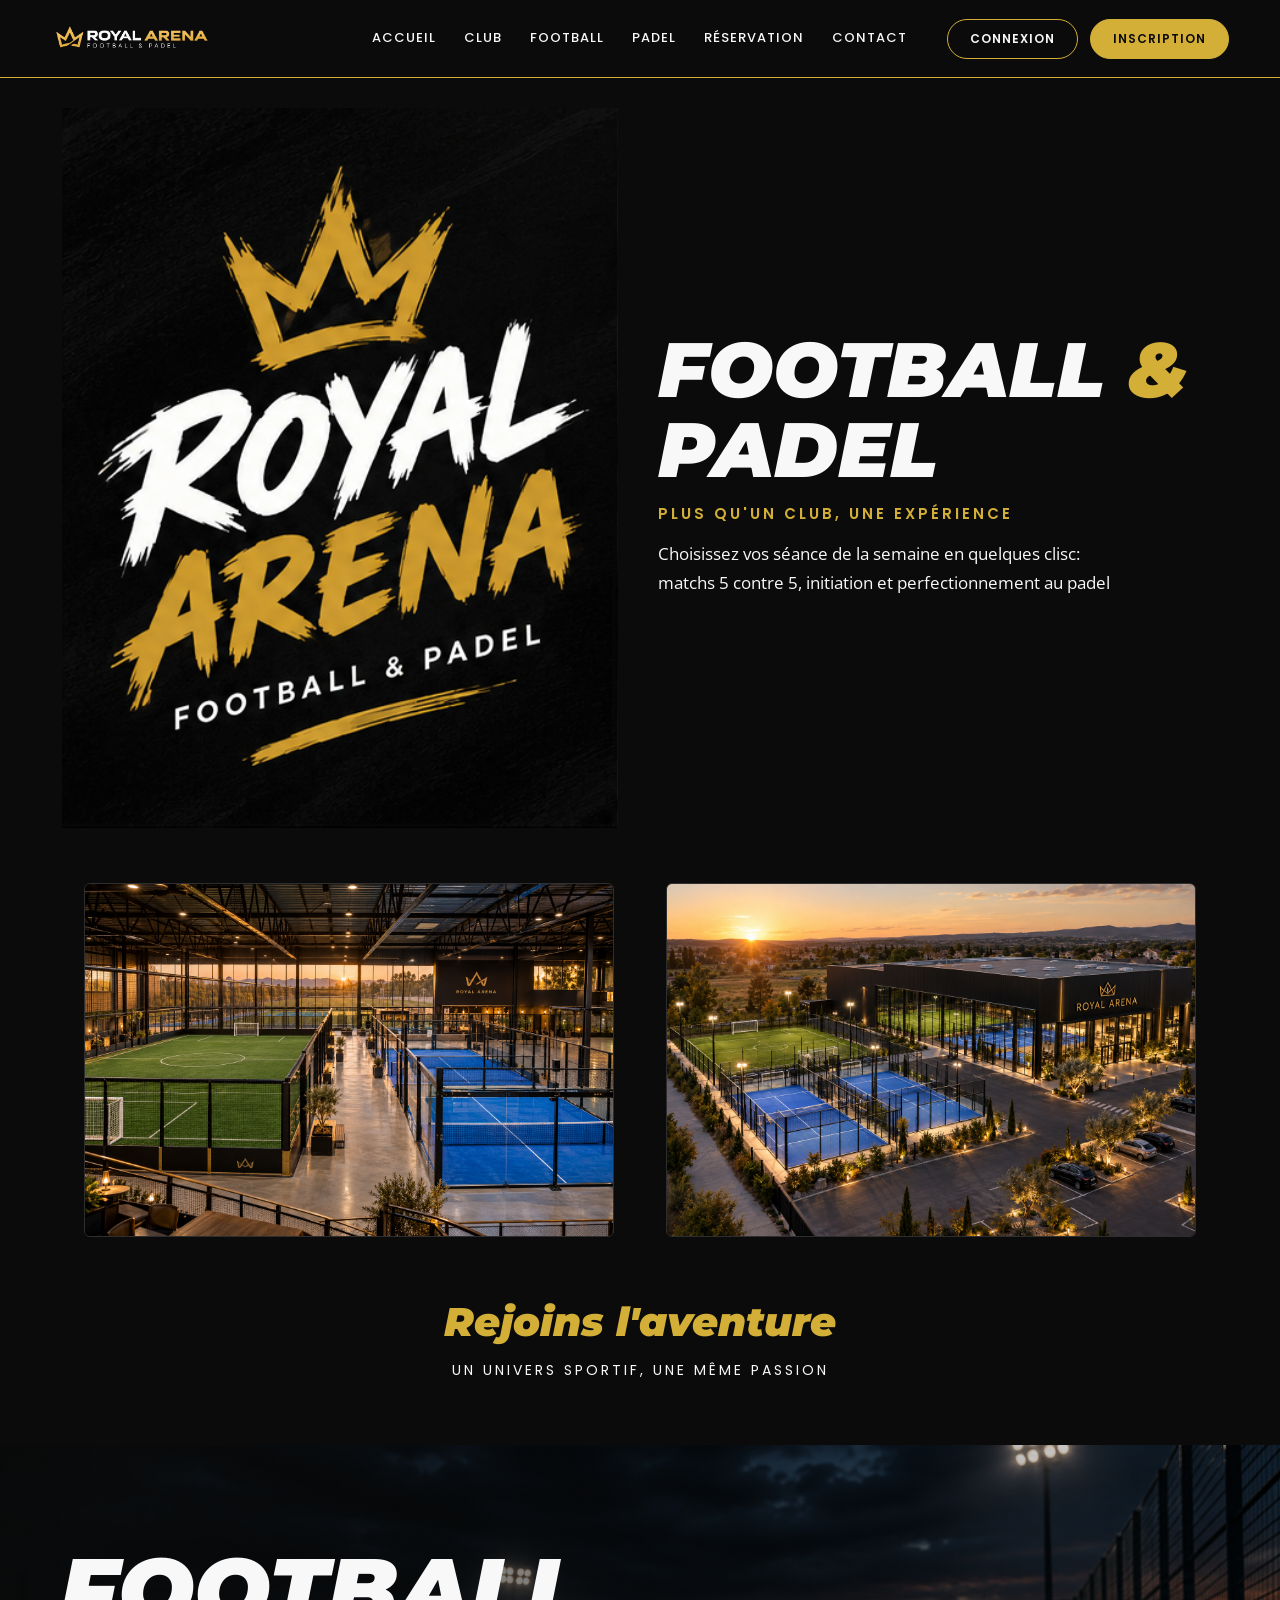
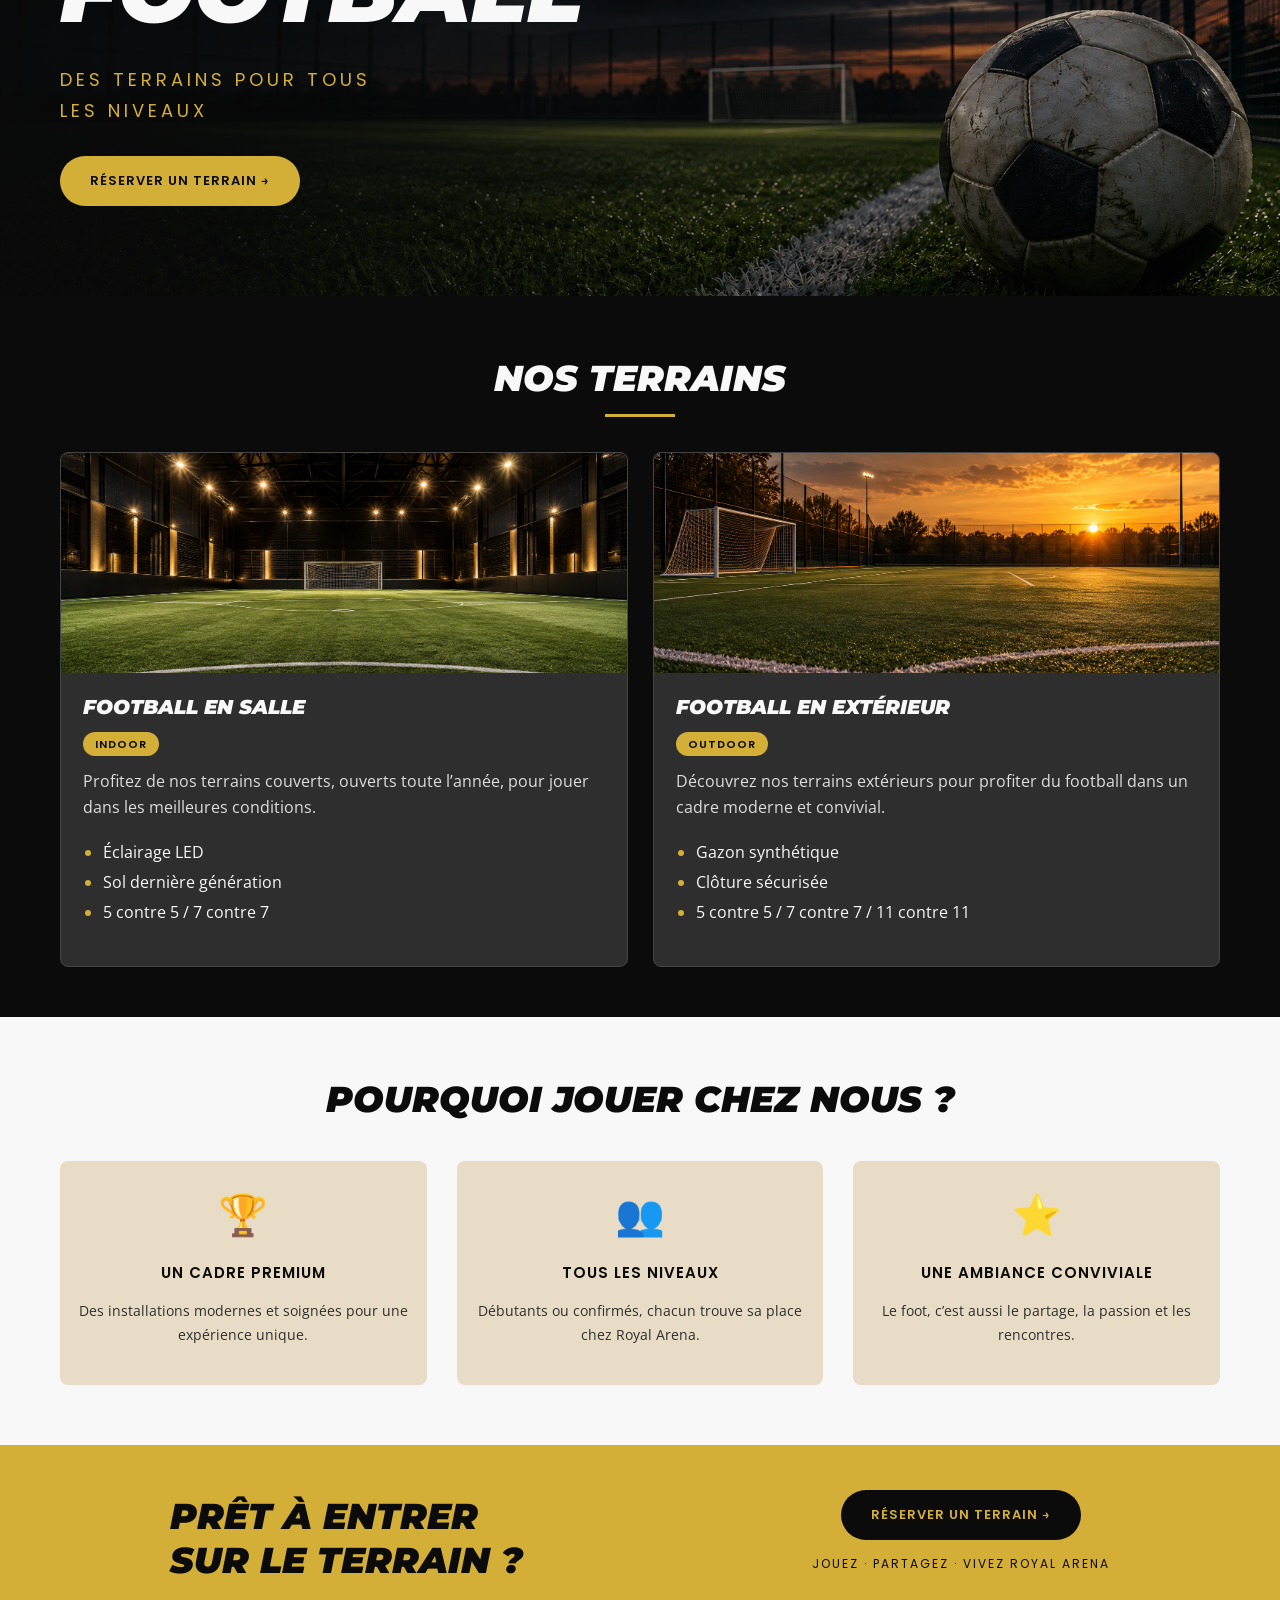
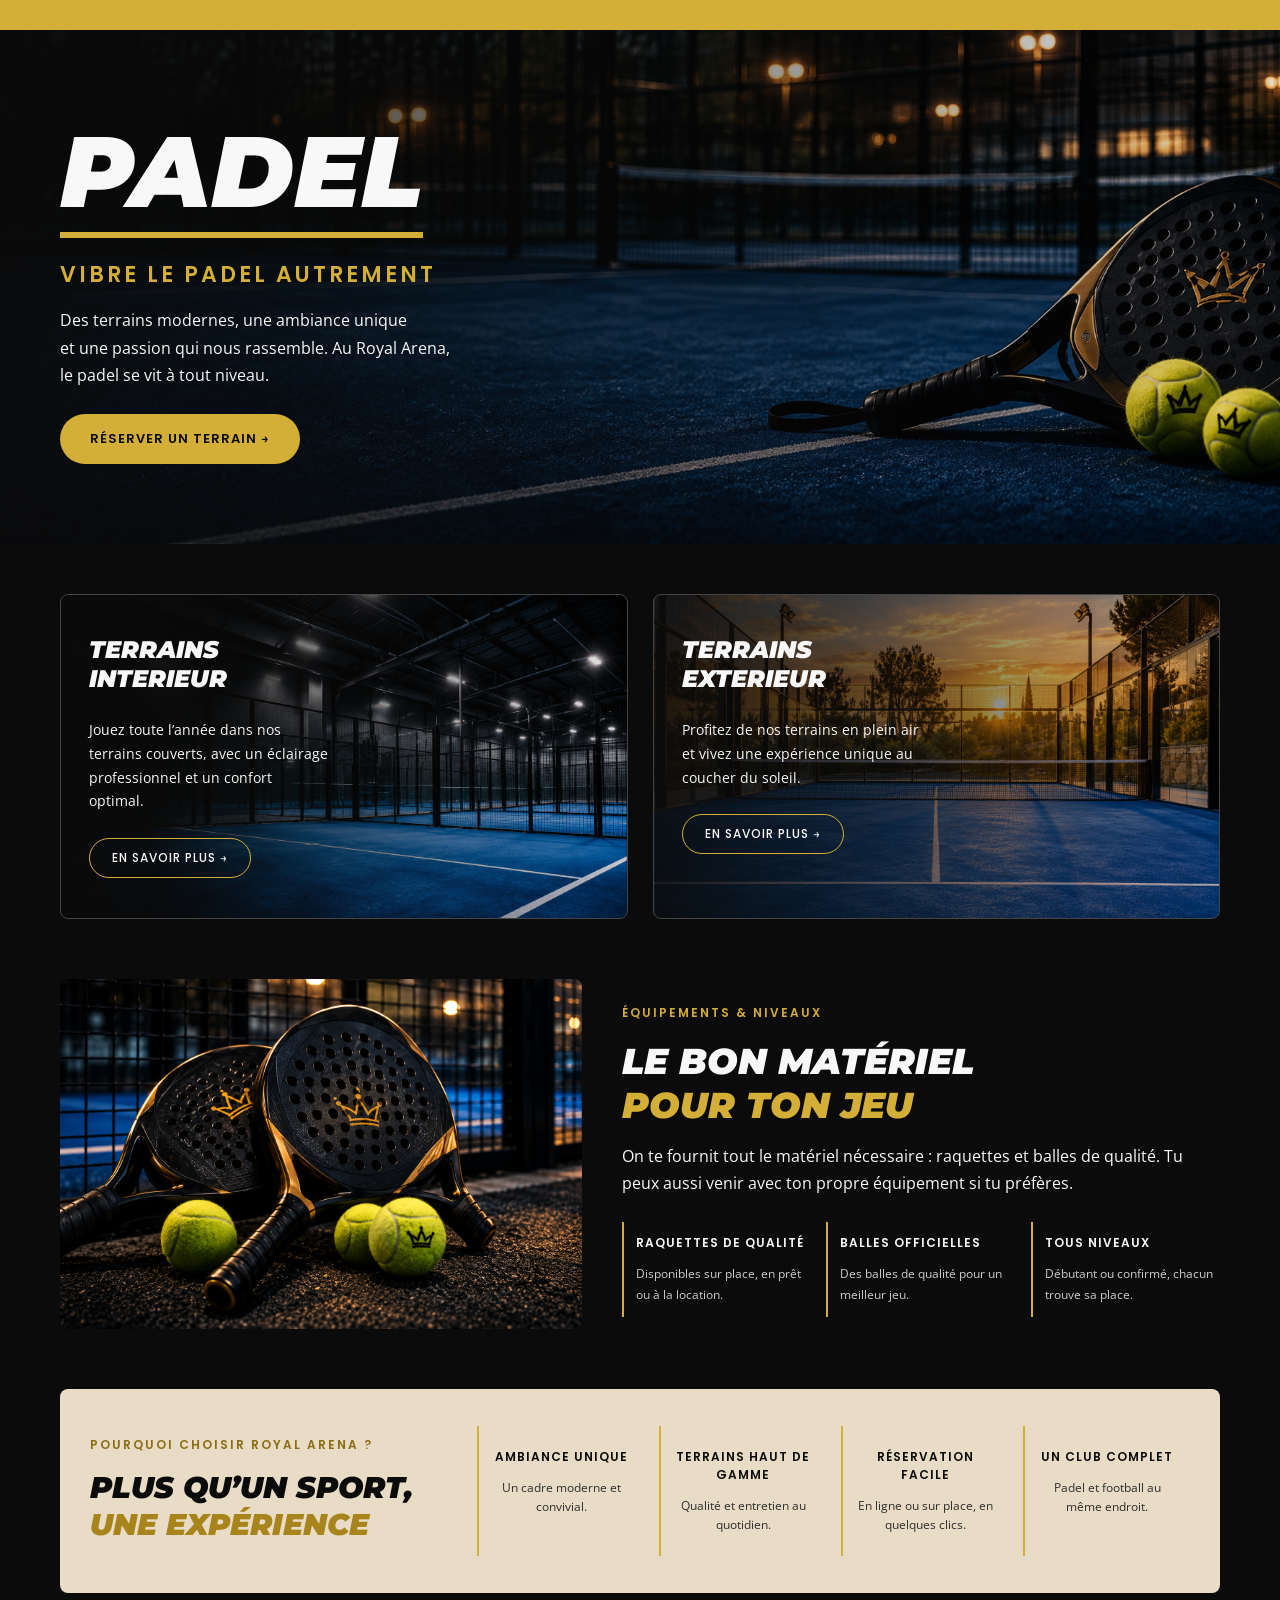
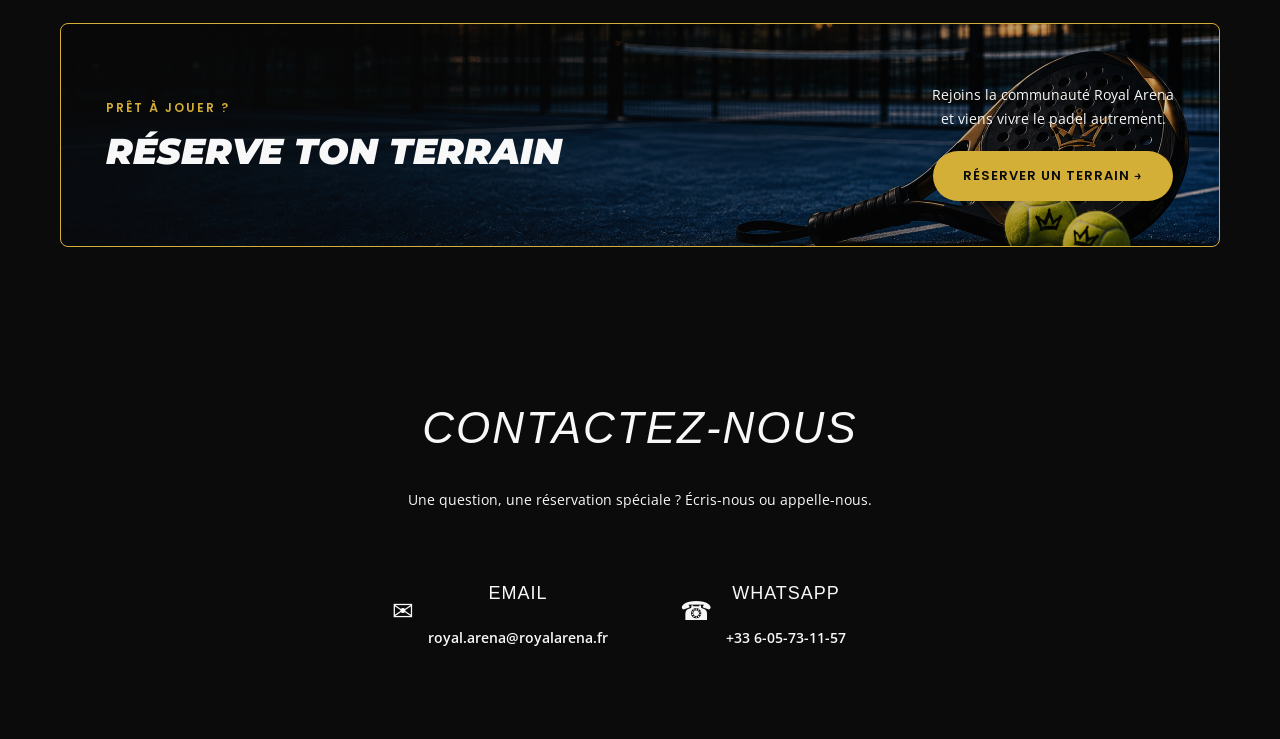
==== commit 15519e3e: "finaliser les page reservation et principale et rajout de ja partie compte" ====
--- a/View/Html/accueil.html
+++ b/View/Html/accueil.html
@@ -21,8 +21,8 @@
                     <a href="#club">Club</a>
                     <a href="#football">Football</a>
                     <a href="#padel">Padel</a>
-                    <a href="">Réservation</a>
-                    <a href="">Contact</a>
+                    <a href="connexion.html">Réservation</a>
+                    <a href="#contact">Contact</a>
                 </div>
                 <div class="list2">
                     <a href="connexion.html"> <button class="btn-contour">Connexion</button></a>
@@ -249,7 +249,7 @@
                     </article>
 
                     <article>
-                        <h3>Un club complet</h3>
+                        <h3>Un club complet</h3> 
                         <p>Padel et football au même endroit.</p>
                     </article>
                 </div>
@@ -273,7 +273,26 @@
                 </div>
             </div>
     </section>
-
+     <section class="contact" id="contact">
+    <h2>CONTACTEZ-NOUS</h2>
+    <p class="contact-sub">Une question, une réservation spéciale ? Écris-nous ou appelle-nous.</p>
+    <div class="contact-list">
+      <a href="mailto:royal.arena@royalarena.fr" class="contact-item">
+        <span class="icon">✉</span>
+        <div>
+          <h4>EMAIL</h4>
+          <p>royal.arena@royalarena.fr</p>
+        </div>
+      </a>
+      <a href="tel:0105731157" class="contact-item">
+        <span class="icon">☎</span>
+        <div>
+          <h4>WHATSAPP</h4>
+          <p>+33 6-05-73-11-57</p>
+        </div>
+      </a>
+     </div>
+     </section>
     </main>
 </body>
 </html>
--- a/View/Style/accueil.css
+++ b/View/Style/accueil.css
@@ -481,4 +481,31 @@
 
     .reservation { flex-direction: column; text-align: center; padding: 35px 20px; }
     .reservation h2 { font-size: 28px; }
-}+}
+/*============ conact ============ */
+  .contact {
+  padding: 60px 24px;
+  text-align: center;
+  background: var(--noir);
+  border-top: 1px solid var(--border);
+}
+.contact h2 {
+  font-family: 'Bebas Neue', Impact, sans-serif;
+  font-size: 44px; font-weight: 400; letter-spacing: 2px; color: var(--or);
+}
+.contact-sub { margin-top: 8px; font-size: 14px; color: var(--muted); }
+.contact-list {
+  display: flex; justify-content: center; flex-wrap: wrap; gap: 20px; margin-top: 32px;
+}
+.contact-item {
+  display: flex; align-items: center; gap: 14px; text-decoration: none; color: var(--blanc);
+  background: var(--anthracite); border: 1px solid var(--border); border-radius: 16px;
+  padding: 18px 26px; min-width: 260px; transition: 0.3s;
+}
+.contact-item:hover { border-color: var(--or); transform: translateY(-3px); }
+.contact-item .icon { font-size: 26px; color: var(--or); }
+.contact-item h4 {
+  font-family: 'Bebas Neue', Impact, sans-serif; font-weight: 400;
+  font-size: 18px; letter-spacing: 1px; color: var(--or);
+}
+.contact-item p { font-size: 14px; font-weight: 600; margin-top: 2px; }  
